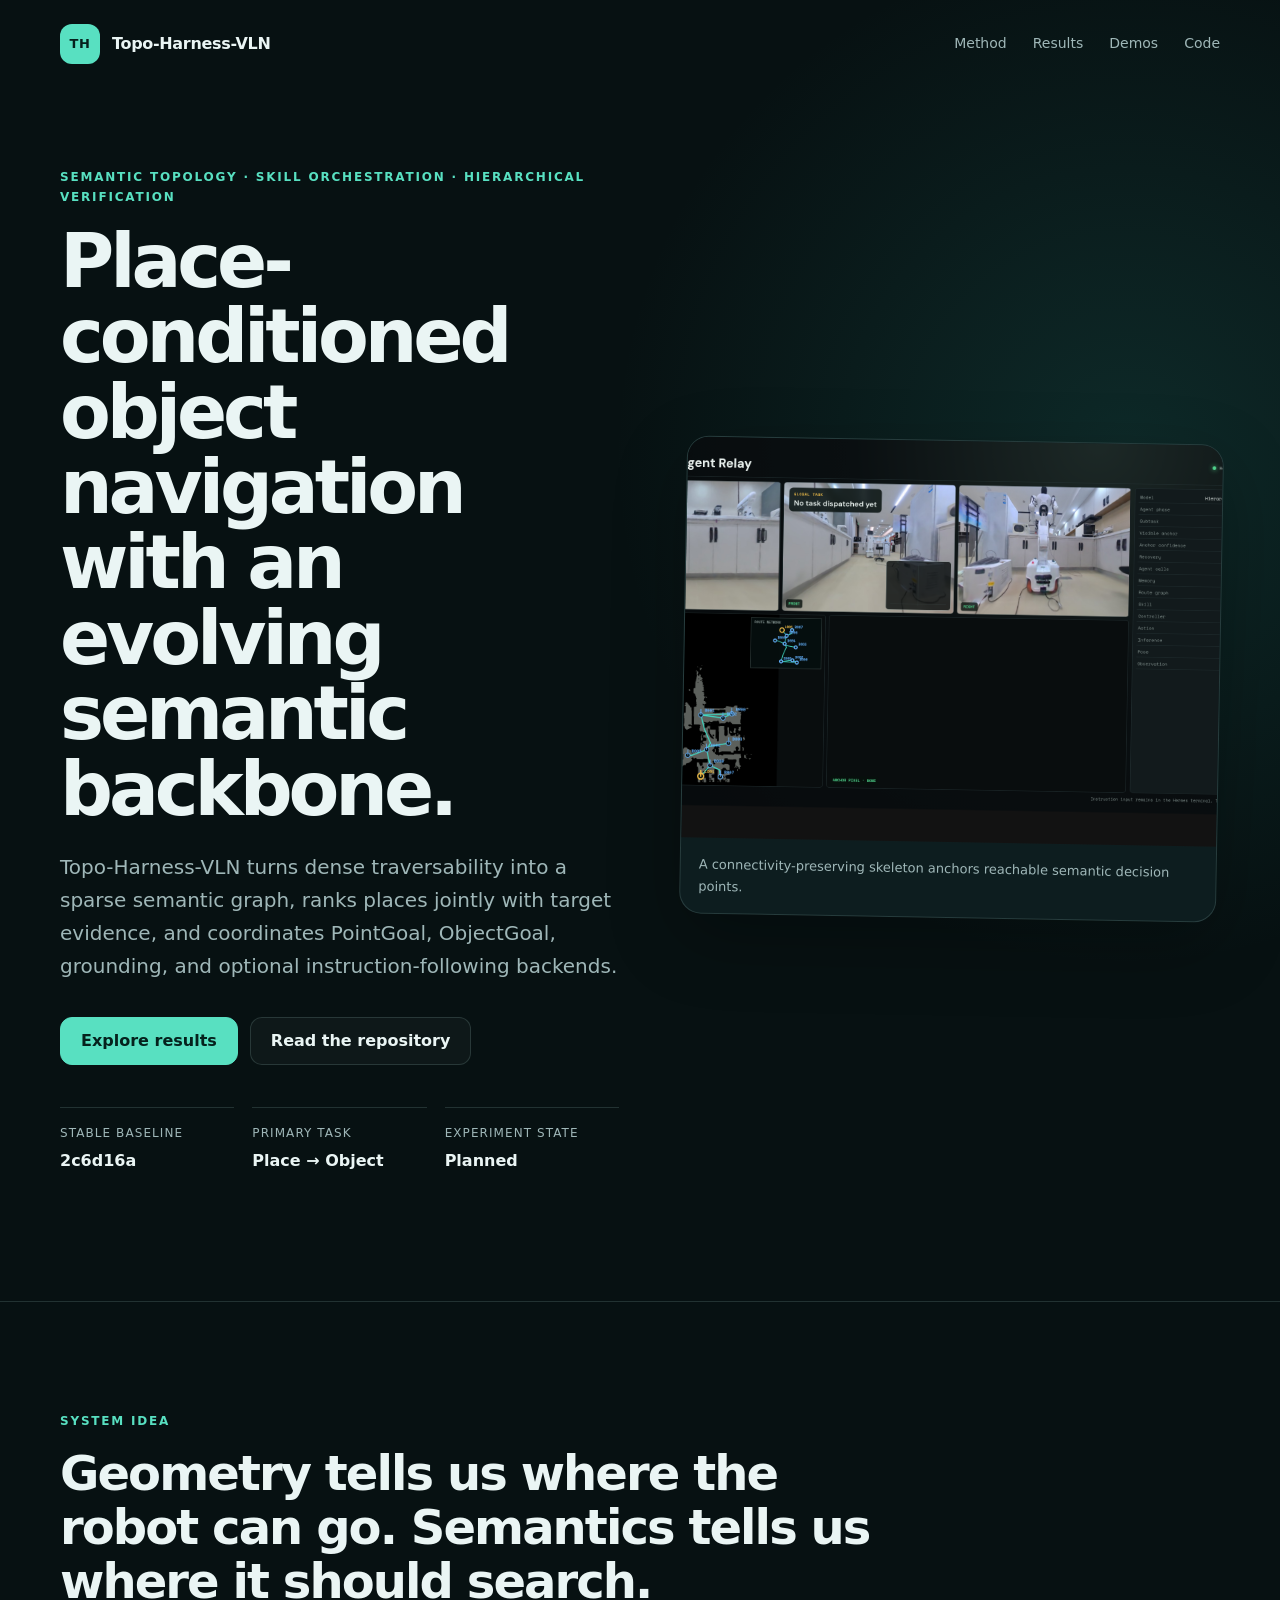
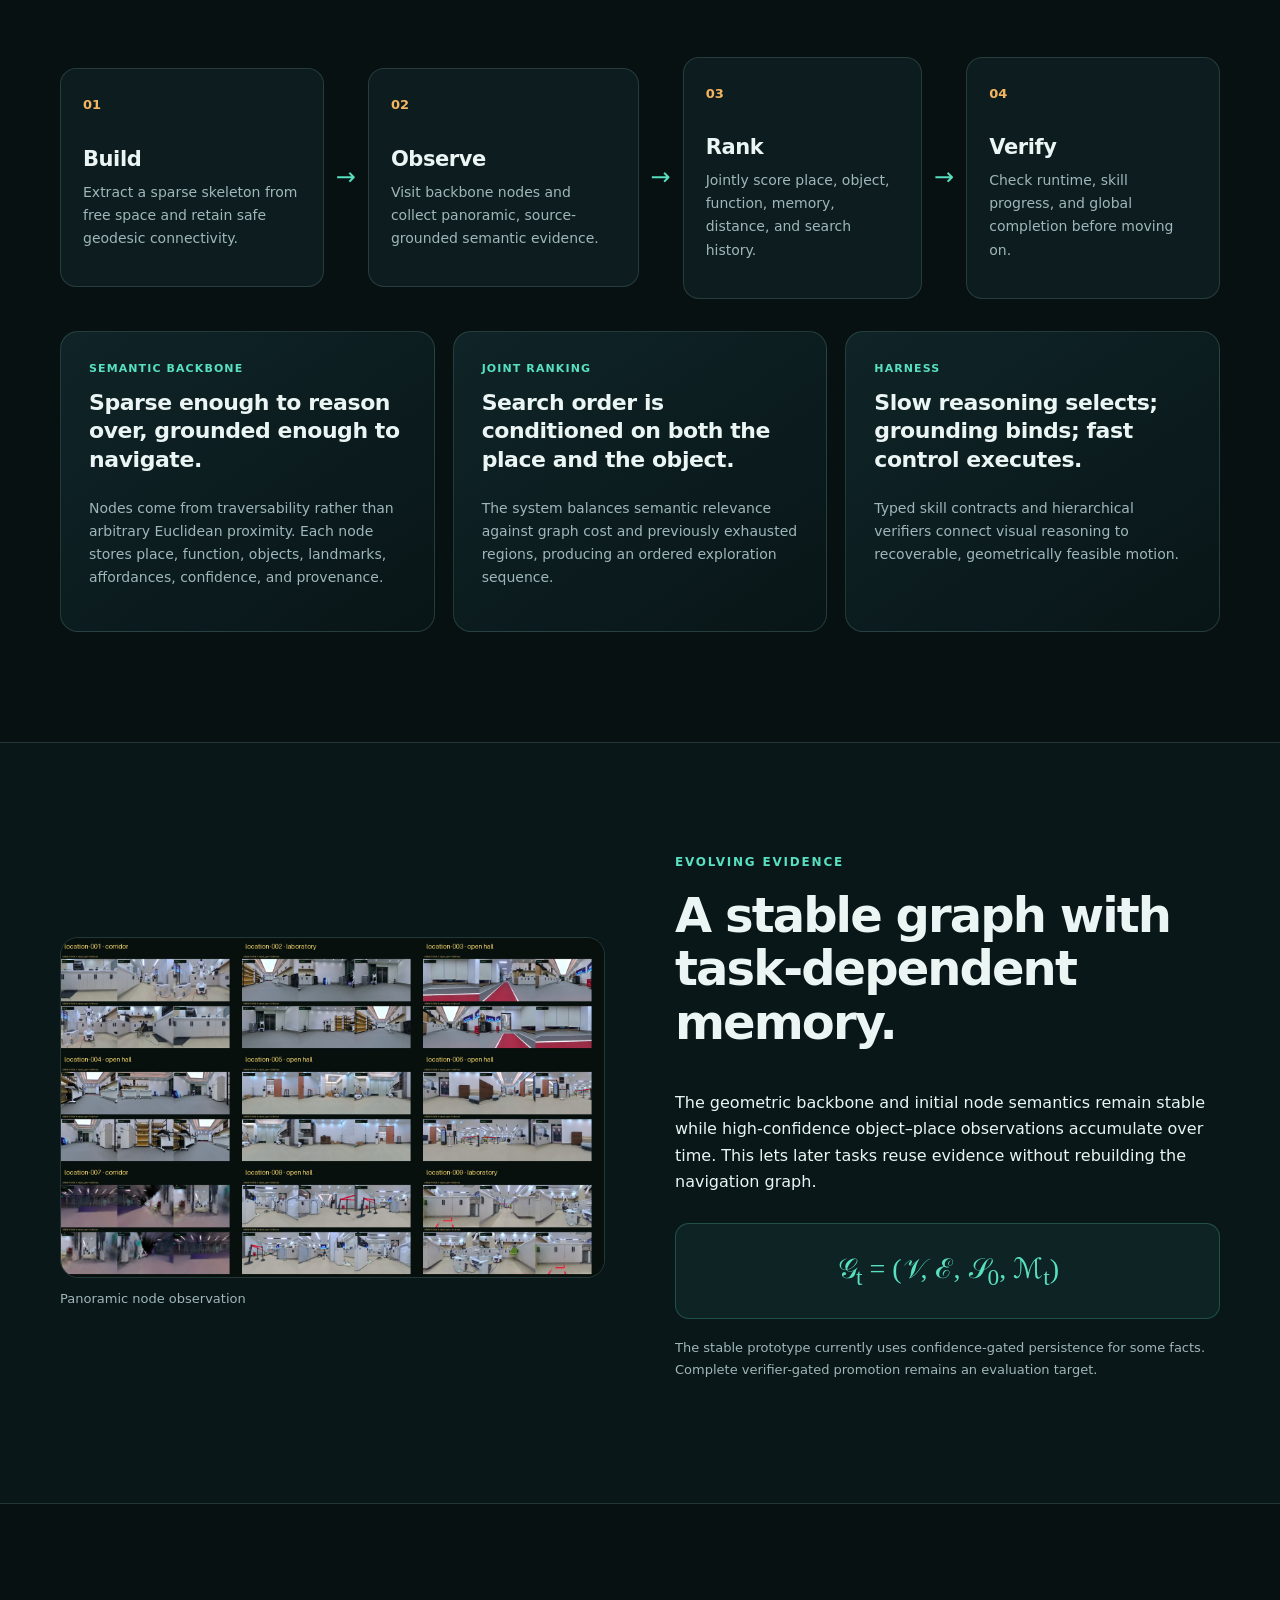
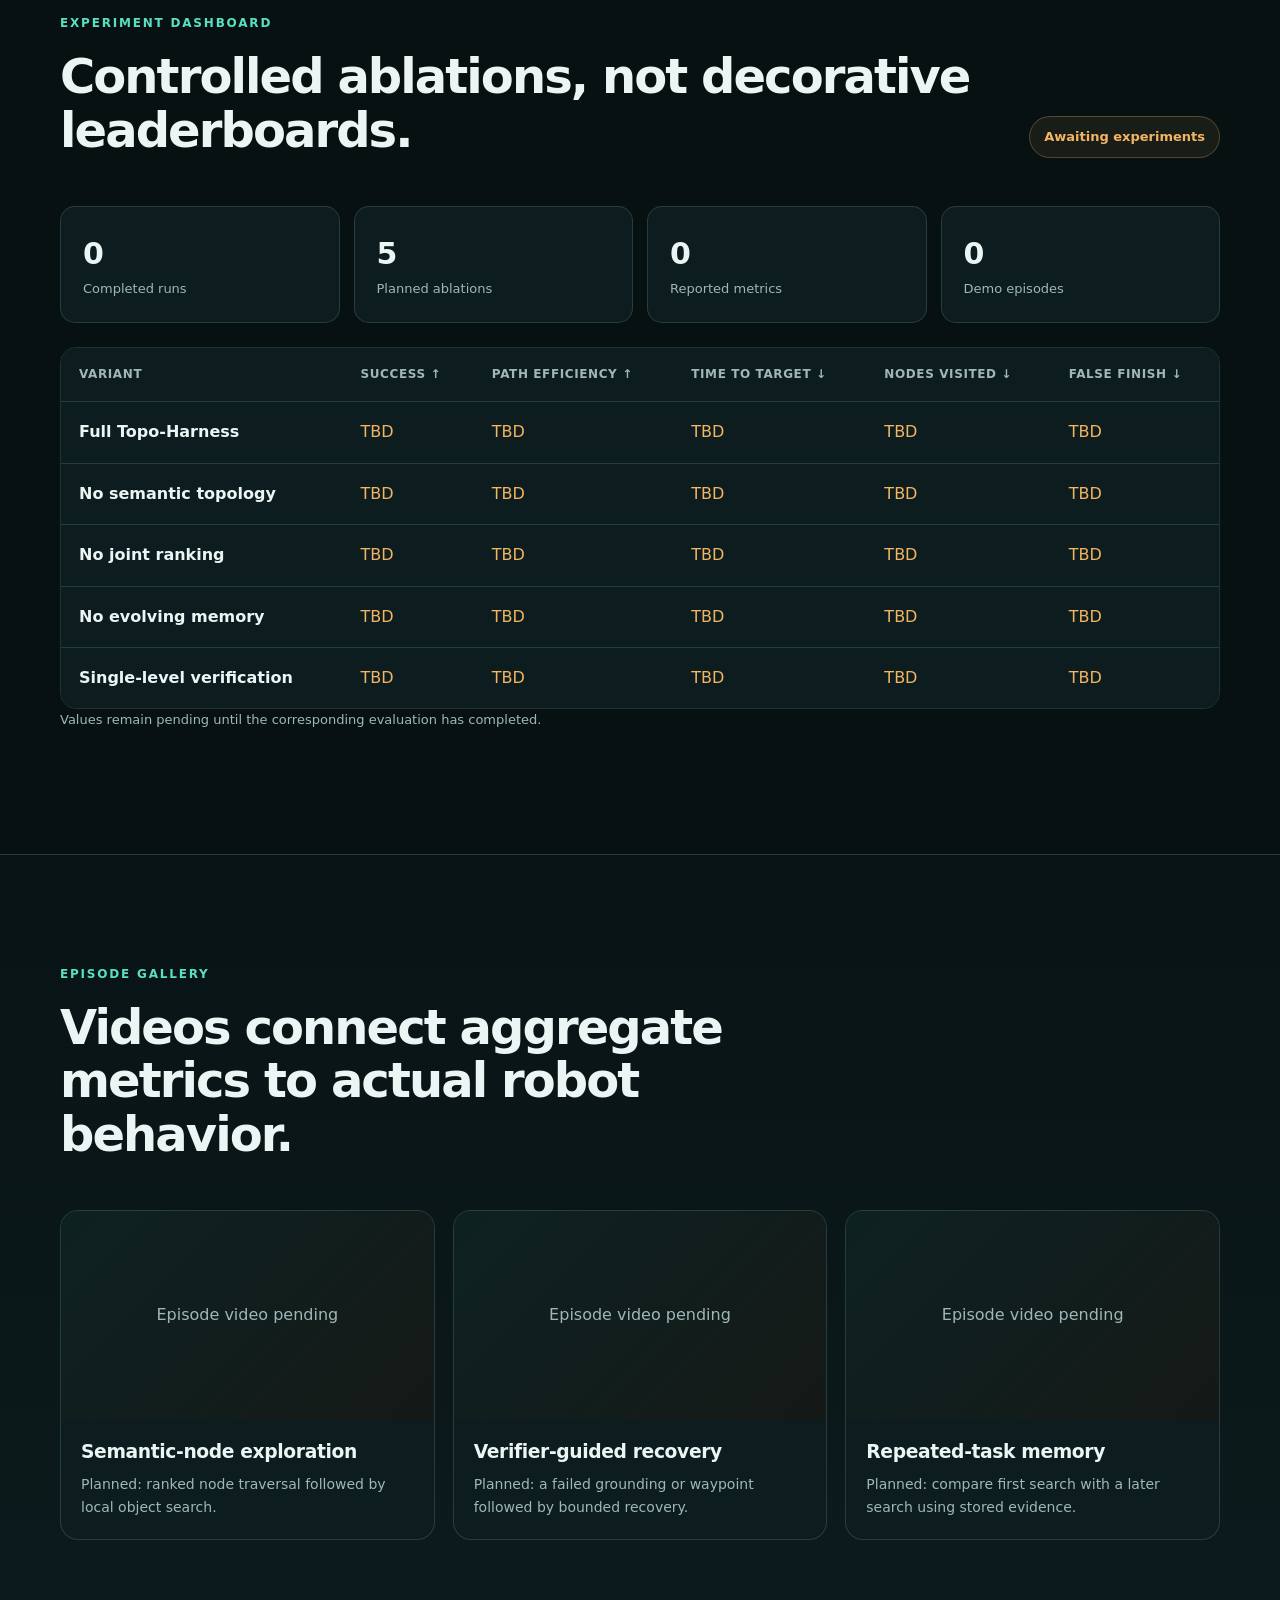
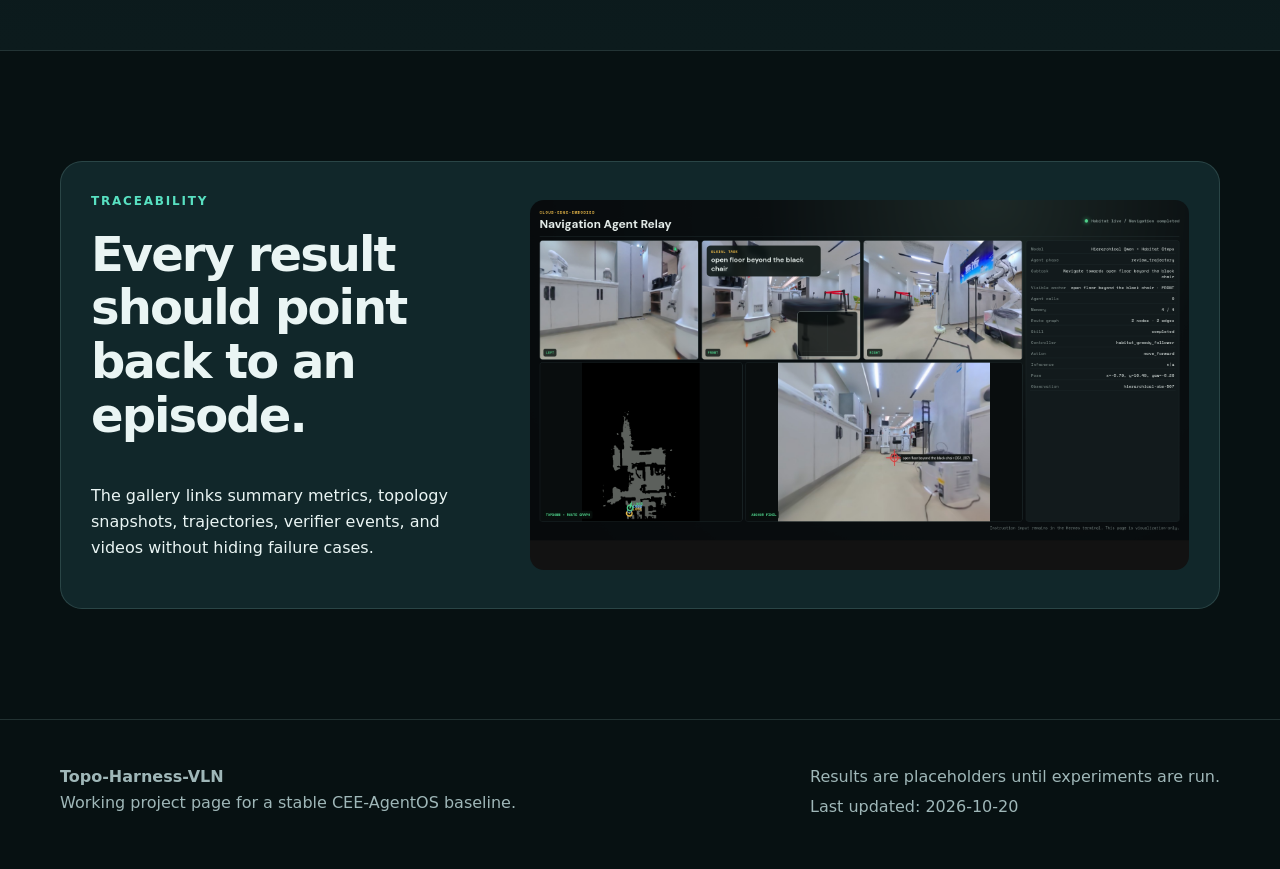
==== docs/index.html @ be9d2fb7 "Publish Topo-Harness-VLN stable snapshot and project page" ====
<!doctype html>
<html lang="en">
<head>
  <meta charset="utf-8">
  <meta name="viewport" content="width=device-width, initial-scale=1">
  <meta name="description" content="Topo-Harness-VLN project page and experiment dashboard.">
  <title>Topo-Harness-VLN</title>
  <link rel="stylesheet" href="./styles.css">
</head>
<body>
  <header class="hero">
    <nav class="nav shell" aria-label="Primary navigation">
      <a class="brand" href="#top"><span class="brand-mark">TH</span> Topo-Harness-VLN</a>
      <div class="nav-links">
        <a href="#method">Method</a>
        <a href="#results">Results</a>
        <a href="#demos">Demos</a>
        <a href="../">Code</a>
      </div>
    </nav>
    <div class="hero-grid shell" id="top">
      <div class="hero-copy">
        <p class="eyebrow">Semantic topology · skill orchestration · hierarchical verification</p>
        <h1>Place-conditioned object navigation with an evolving semantic backbone.</h1>
        <p class="lede">Topo-Harness-VLN turns dense traversability into a sparse semantic graph, ranks places jointly with target evidence, and coordinates PointGoal, ObjectGoal, grounding, and optional instruction-following backends.</p>
        <div class="actions">
          <a class="button primary" href="#results">Explore results</a>
          <a class="button secondary" href="../README.md">Read the repository</a>
        </div>
        <dl class="baseline">
          <div><dt>Stable baseline</dt><dd>2c6d16a</dd></div>
          <div><dt>Primary task</dt><dd>Place → Object</dd></div>
          <div><dt>Experiment state</dt><dd id="hero-status">Planned</dd></div>
        </dl>
      </div>
      <figure class="hero-visual">
        <img src="./assets/semantic-topology.png" alt="Extracted geometric skeleton and topology nodes over a navigation map">
        <figcaption>A connectivity-preserving skeleton anchors reachable semantic decision points.</figcaption>
      </figure>
    </div>
  </header>

  <main>
    <section class="section shell" id="method">
      <div class="section-heading">
        <p class="eyebrow">System idea</p>
        <h2>Geometry tells us where the robot can go. Semantics tells us where it should search.</h2>
      </div>
      <div class="pipeline" aria-label="Topo-Harness processing pipeline">
        <article><span>01</span><h3>Build</h3><p>Extract a sparse skeleton from free space and retain safe geodesic connectivity.</p></article>
        <div class="flow-arrow" aria-hidden="true">→</div>
        <article><span>02</span><h3>Observe</h3><p>Visit backbone nodes and collect panoramic, source-grounded semantic evidence.</p></article>
        <div class="flow-arrow" aria-hidden="true">→</div>
        <article><span>03</span><h3>Rank</h3><p>Jointly score place, object, function, memory, distance, and search history.</p></article>
        <div class="flow-arrow" aria-hidden="true">→</div>
        <article><span>04</span><h3>Verify</h3><p>Check runtime, skill progress, and global completion before moving on.</p></article>
      </div>
      <div class="feature-grid">
        <article class="feature-card">
          <p class="tag">Semantic backbone</p>
          <h3>Sparse enough to reason over, grounded enough to navigate.</h3>
          <p>Nodes come from traversability rather than arbitrary Euclidean proximity. Each node stores place, function, objects, landmarks, affordances, confidence, and provenance.</p>
        </article>
        <article class="feature-card">
          <p class="tag">Joint ranking</p>
          <h3>Search order is conditioned on both the place and the object.</h3>
          <p>The system balances semantic relevance against graph cost and previously exhausted regions, producing an ordered exploration sequence.</p>
        </article>
        <article class="feature-card">
          <p class="tag">Harness</p>
          <h3>Slow reasoning selects; grounding binds; fast control executes.</h3>
          <p>Typed skill contracts and hierarchical verifiers connect visual reasoning to recoverable, geometrically feasible motion.</p>
        </article>
      </div>
    </section>

    <section class="section evidence">
      <div class="shell evidence-grid">
        <figure>
          <img src="./assets/panoramic-node.jpg" alt="Panoramic observations collected at one semantic topology node">
          <figcaption>Panoramic node observation</figcaption>
        </figure>
        <div>
          <p class="eyebrow">Evolving evidence</p>
          <h2>A stable graph with task-dependent memory.</h2>
          <p>The geometric backbone and initial node semantics remain stable while high-confidence object–place observations accumulate over time. This lets later tasks reuse evidence without rebuilding the navigation graph.</p>
          <div class="formula" aria-label="Semantic graph representation">𝒢<sub>t</sub> = (𝒱, ℰ, 𝒮<sub>0</sub>, ℳ<sub>t</sub>)</div>
          <p class="fine-print">The stable prototype currently uses confidence-gated persistence for some facts. Complete verifier-gated promotion remains an evaluation target.</p>
        </div>
      </div>
    </section>

    <section class="section shell" id="results">
      <div class="section-heading split">
        <div><p class="eyebrow">Experiment dashboard</p><h2>Controlled ablations, not decorative leaderboards.</h2></div>
        <div class="status-pill" id="experiment-status">Awaiting experiments</div>
      </div>
      <div class="metric-grid" id="metric-grid" aria-live="polite"></div>
      <div class="table-wrap">
        <table>
          <thead><tr><th>Variant</th><th>Success ↑</th><th>Path efficiency ↑</th><th>Time to target ↓</th><th>Nodes visited ↓</th><th>False finish ↓</th></tr></thead>
          <tbody id="ablation-body"></tbody>
        </table>
      </div>
      <p class="fine-print">Values remain pending until the corresponding evaluation has completed.</p>
    </section>

    <section class="section demos" id="demos">
      <div class="shell">
        <div class="section-heading"><p class="eyebrow">Episode gallery</p><h2>Videos connect aggregate metrics to actual robot behavior.</h2></div>
        <div class="demo-grid" id="demo-grid"></div>
      </div>
    </section>

    <section class="section shell">
      <div class="route-card">
        <div>
          <p class="eyebrow">Traceability</p>
          <h2>Every result should point back to an episode.</h2>
          <p>The gallery links summary metrics, topology snapshots, trajectories, verifier events, and videos without hiding failure cases.</p>
        </div>
        <img src="./assets/route-graph.png" alt="Navigation route graph with topology nodes and a global anchor">
      </div>
    </section>
  </main>

  <footer>
    <div class="shell footer-grid">
      <div><strong>Topo-Harness-VLN</strong><p>Working project page for a stable CEE-AgentOS baseline.</p></div>
      <div><p>Results are placeholders until experiments are run.</p><p id="last-updated">Last updated: —</p></div>
    </div>
  </footer>
  <script src="./app.js"></script>
</body>
</html>
---- docs/styles.css ----
:root {
  --ink: #eaf5f4;
  --muted: #9fb7b8;
  --bg: #071112;
  --panel: #0d1d1f;
  --panel-2: #11272a;
  --line: rgba(174, 222, 216, 0.16);
  --accent: #58e0c1;
  --accent-2: #f3b562;
  --shadow: 0 24px 70px rgba(0, 0, 0, 0.28);
}
* { box-sizing: border-box; }
html { scroll-behavior: smooth; }
body {
  margin: 0;
  color: var(--ink);
  background: radial-gradient(circle at 88% 8%, rgba(38, 130, 121, 0.22), transparent 32rem), var(--bg);
  font: 16px/1.65 Inter, ui-sans-serif, system-ui, -apple-system, BlinkMacSystemFont, "Segoe UI", sans-serif;
}
a { color: inherit; }
img { display: block; max-width: 100%; }
.shell { width: min(1160px, calc(100% - 40px)); margin: 0 auto; }
.hero { min-height: 90vh; border-bottom: 1px solid var(--line); }
.nav { display: flex; align-items: center; justify-content: space-between; padding: 24px 0; }
.brand { display: inline-flex; align-items: center; gap: 12px; text-decoration: none; font-weight: 760; letter-spacing: -0.02em; }
.brand-mark { display: grid; width: 40px; aspect-ratio: 1; place-items: center; color: #06211d; background: var(--accent); border-radius: 12px; font-size: 13px; letter-spacing: 0.05em; }
.nav-links { display: flex; gap: 26px; color: var(--muted); font-size: 14px; }
.nav-links a { text-decoration: none; }
.nav-links a:hover { color: var(--ink); }
.hero-grid { display: grid; grid-template-columns: 1.02fr 0.98fr; gap: 64px; align-items: center; padding: 80px 0 110px; }
.eyebrow { margin: 0 0 16px; color: var(--accent); font-size: 12px; font-weight: 780; letter-spacing: 0.15em; text-transform: uppercase; }
h1, h2, h3, p { margin-top: 0; }
h1 { margin-bottom: 24px; font-size: clamp(44px, 6vw, 74px); line-height: 1.02; letter-spacing: -0.055em; }
h2 { font-size: clamp(30px, 4vw, 48px); line-height: 1.12; letter-spacing: -0.04em; }
h3 { line-height: 1.3; letter-spacing: -0.02em; }
.lede { max-width: 700px; color: var(--muted); font-size: 20px; }
.actions { display: flex; gap: 12px; margin: 34px 0 42px; }
.button { display: inline-flex; align-items: center; justify-content: center; min-height: 48px; padding: 0 20px; border: 1px solid var(--line); border-radius: 12px; text-decoration: none; font-weight: 720; }
.button.primary { color: #05221d; background: var(--accent); border-color: var(--accent); }
.button.secondary { background: rgba(255, 255, 255, 0.03); }
.baseline { display: grid; grid-template-columns: repeat(3, 1fr); gap: 18px; }
.baseline div { padding-top: 16px; border-top: 1px solid var(--line); }
.baseline dt { color: var(--muted); font-size: 12px; text-transform: uppercase; letter-spacing: 0.09em; }
.baseline dd { margin: 4px 0 0; font-weight: 720; }
.hero-visual { margin: 0; overflow: hidden; background: var(--panel); border: 1px solid var(--line); border-radius: 22px; box-shadow: var(--shadow); transform: rotate(1deg); }
.hero-visual img { width: 100%; aspect-ratio: 4 / 3; object-fit: cover; }
.hero-visual figcaption { padding: 16px 18px; color: var(--muted); font-size: 13px; }
.section { padding: 110px 0; }
.section-heading { max-width: 820px; margin-bottom: 48px; }
.section-heading.split { display: flex; max-width: none; align-items: end; justify-content: space-between; gap: 24px; }
.section-heading h2 { margin-bottom: 0; }
.pipeline { display: grid; grid-template-columns: repeat(7, auto); gap: 12px; align-items: center; margin-bottom: 32px; }
.pipeline article { min-height: 190px; padding: 22px; background: var(--panel); border: 1px solid var(--line); border-radius: 16px; }
.pipeline article span { color: var(--accent-2); font-size: 13px; font-weight: 800; }
.pipeline article h3 { margin: 28px 0 8px; font-size: 21px; }
.pipeline article p, .feature-card p { color: var(--muted); font-size: 14px; }
.flow-arrow { color: var(--accent); font-size: 24px; }
.feature-grid { display: grid; grid-template-columns: repeat(3, 1fr); gap: 18px; }
.feature-card { padding: 28px; background: linear-gradient(145deg, rgba(17, 39, 42, 0.9), rgba(9, 22, 24, 0.92)); border: 1px solid var(--line); border-radius: 18px; }
.feature-card .tag { color: var(--accent); font-weight: 760; text-transform: uppercase; letter-spacing: 0.1em; font-size: 11px; }
.feature-card h3 { font-size: 22px; }
.evidence { background: #0a1719; border-block: 1px solid var(--line); }
.evidence-grid { display: grid; grid-template-columns: 1fr 1fr; gap: 70px; align-items: center; }
.evidence figure { margin: 0; }
.evidence figure img { width: 100%; border-radius: 18px; border: 1px solid var(--line); }
.evidence figcaption { margin-top: 10px; color: var(--muted); font-size: 13px; }
.formula { margin: 28px 0 18px; padding: 22px; color: var(--accent); background: rgba(88, 224, 193, 0.06); border: 1px solid rgba(88, 224, 193, 0.24); border-radius: 14px; font-family: Georgia, "Times New Roman", serif; font-size: 28px; text-align: center; }
.fine-print { color: var(--muted); font-size: 13px; }
.status-pill { flex: 0 0 auto; padding: 9px 14px; color: var(--accent-2); background: rgba(243, 181, 98, 0.08); border: 1px solid rgba(243, 181, 98, 0.28); border-radius: 999px; font-size: 13px; font-weight: 760; }
.metric-grid { display: grid; grid-template-columns: repeat(4, 1fr); gap: 14px; margin-bottom: 24px; }
.metric { padding: 22px; background: var(--panel); border: 1px solid var(--line); border-radius: 15px; }
.metric .value { font-size: 30px; font-weight: 820; }
.metric .label { color: var(--muted); font-size: 13px; }
.table-wrap { overflow-x: auto; border: 1px solid var(--line); border-radius: 16px; }
table { width: 100%; border-collapse: collapse; background: var(--panel); }
th, td { padding: 17px 18px; text-align: left; border-bottom: 1px solid var(--line); white-space: nowrap; }
th { color: var(--muted); font-size: 12px; letter-spacing: 0.05em; text-transform: uppercase; }
tbody tr:last-child td { border-bottom: 0; }
td:first-child { font-weight: 700; }
.pending { color: var(--accent-2); }
.demos { background: linear-gradient(180deg, #081315, #0c1b1d); border-block: 1px solid var(--line); }
.demo-grid { display: grid; grid-template-columns: repeat(3, 1fr); gap: 18px; }
.demo-card { overflow: hidden; background: var(--panel); border: 1px solid var(--line); border-radius: 18px; }
.demo-card video { width: 100%; aspect-ratio: 16 / 9; background: #050a0b; object-fit: cover; }
.video-placeholder { display: grid; aspect-ratio: 16 / 9; place-items: center; background: linear-gradient(135deg, rgba(88, 224, 193, 0.08), rgba(243, 181, 98, 0.05)), #081113; color: var(--muted); }
.demo-copy { padding: 20px; }
.demo-copy h3 { margin-bottom: 8px; }
.demo-copy p { margin-bottom: 0; color: var(--muted); font-size: 14px; }
.route-card { display: grid; grid-template-columns: 0.75fr 1.25fr; gap: 44px; align-items: center; padding: 30px; background: var(--panel-2); border: 1px solid var(--line); border-radius: 22px; }
.route-card img { width: 100%; max-height: 450px; object-fit: cover; border-radius: 14px; }
footer { padding: 44px 0; color: var(--muted); border-top: 1px solid var(--line); }
.footer-grid { display: flex; justify-content: space-between; gap: 40px; }
.footer-grid p { margin-bottom: 4px; }
@media (max-width: 900px) {
  .hero-grid, .evidence-grid, .route-card { grid-template-columns: 1fr; }
  .pipeline { grid-template-columns: 1fr; }
  .flow-arrow { transform: rotate(90deg); justify-self: center; }
  .feature-grid, .demo-grid { grid-template-columns: 1fr; }
  .metric-grid { grid-template-columns: repeat(2, 1fr); }
  .hero-grid { padding-top: 45px; }
  .hero-visual { transform: none; }
}
@media (max-width: 620px) {
  .shell { width: min(100% - 24px, 1160px); }
  .nav-links { display: none; }
  .section { padding: 76px 0; }
  .baseline, .metric-grid { grid-template-columns: 1fr; }
  .actions, .section-heading.split, .footer-grid { align-items: stretch; flex-direction: column; }
  h1 { font-size: 42px; }
}
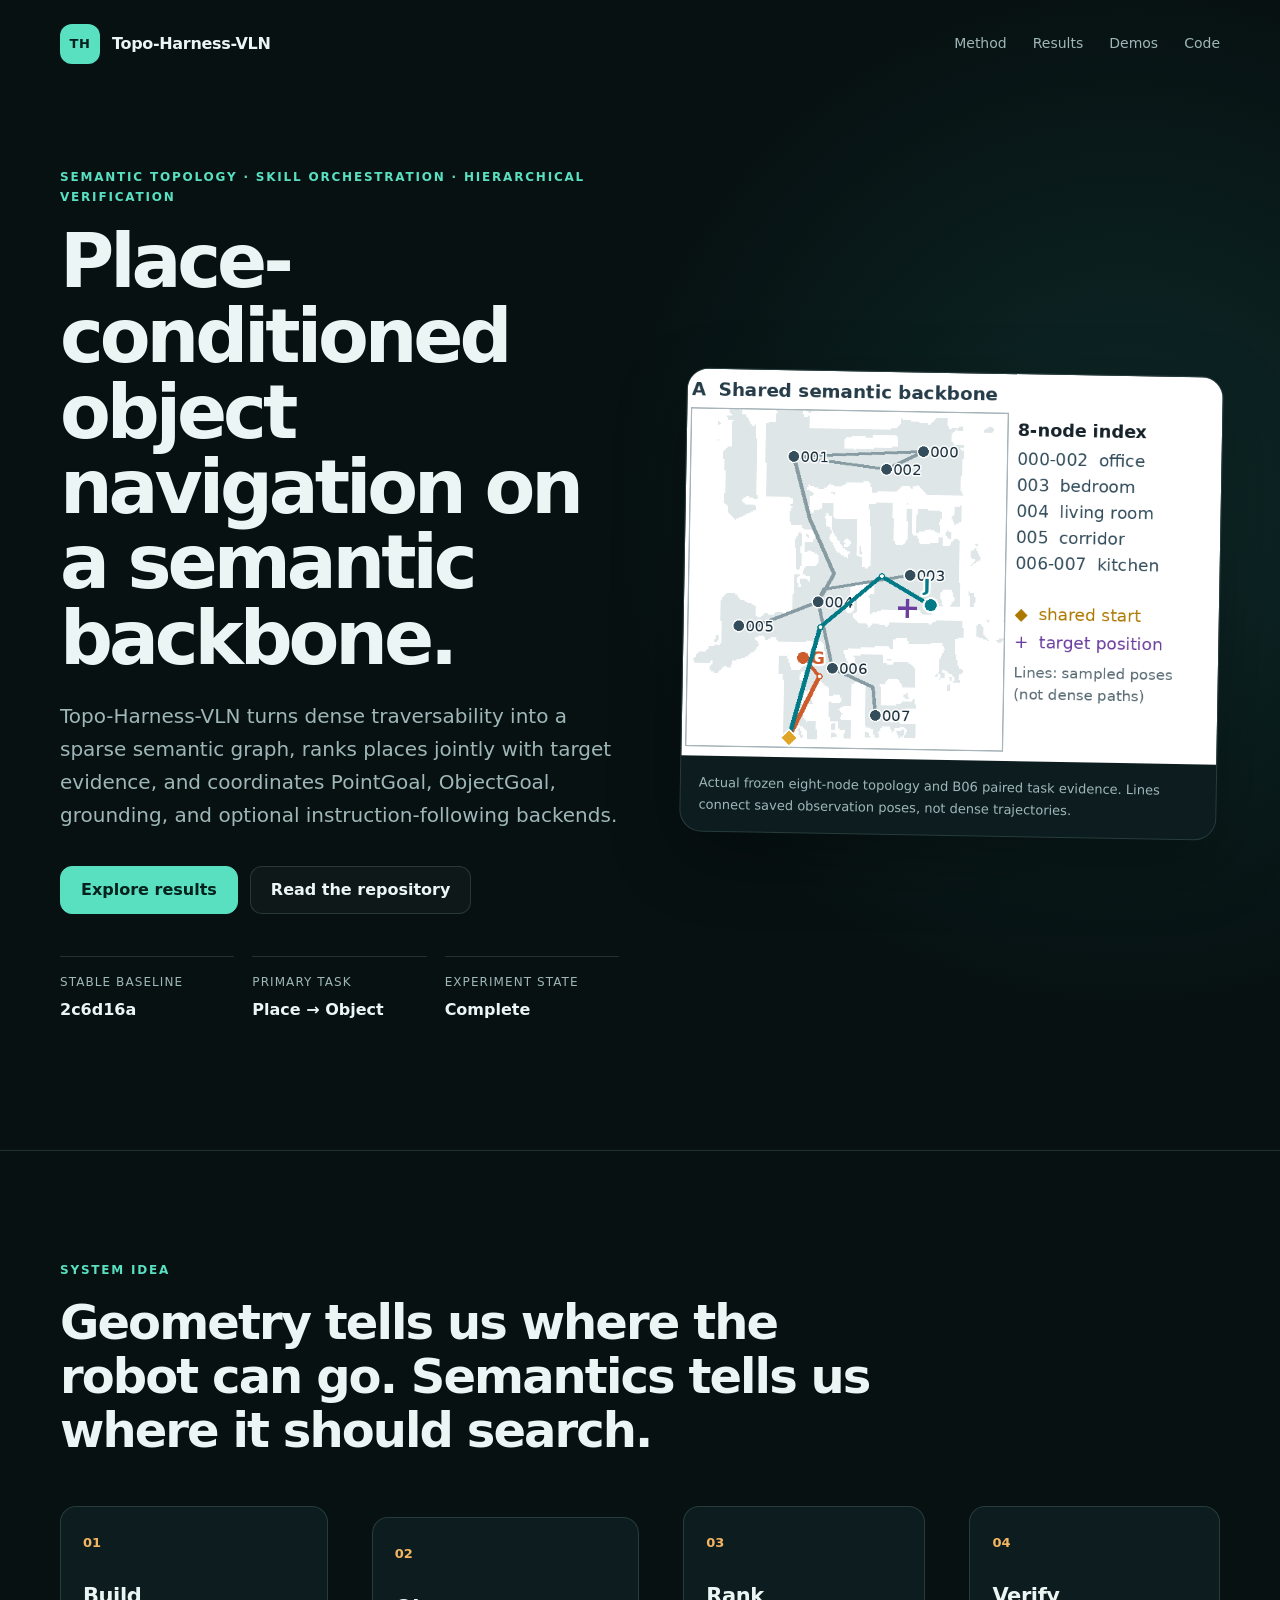
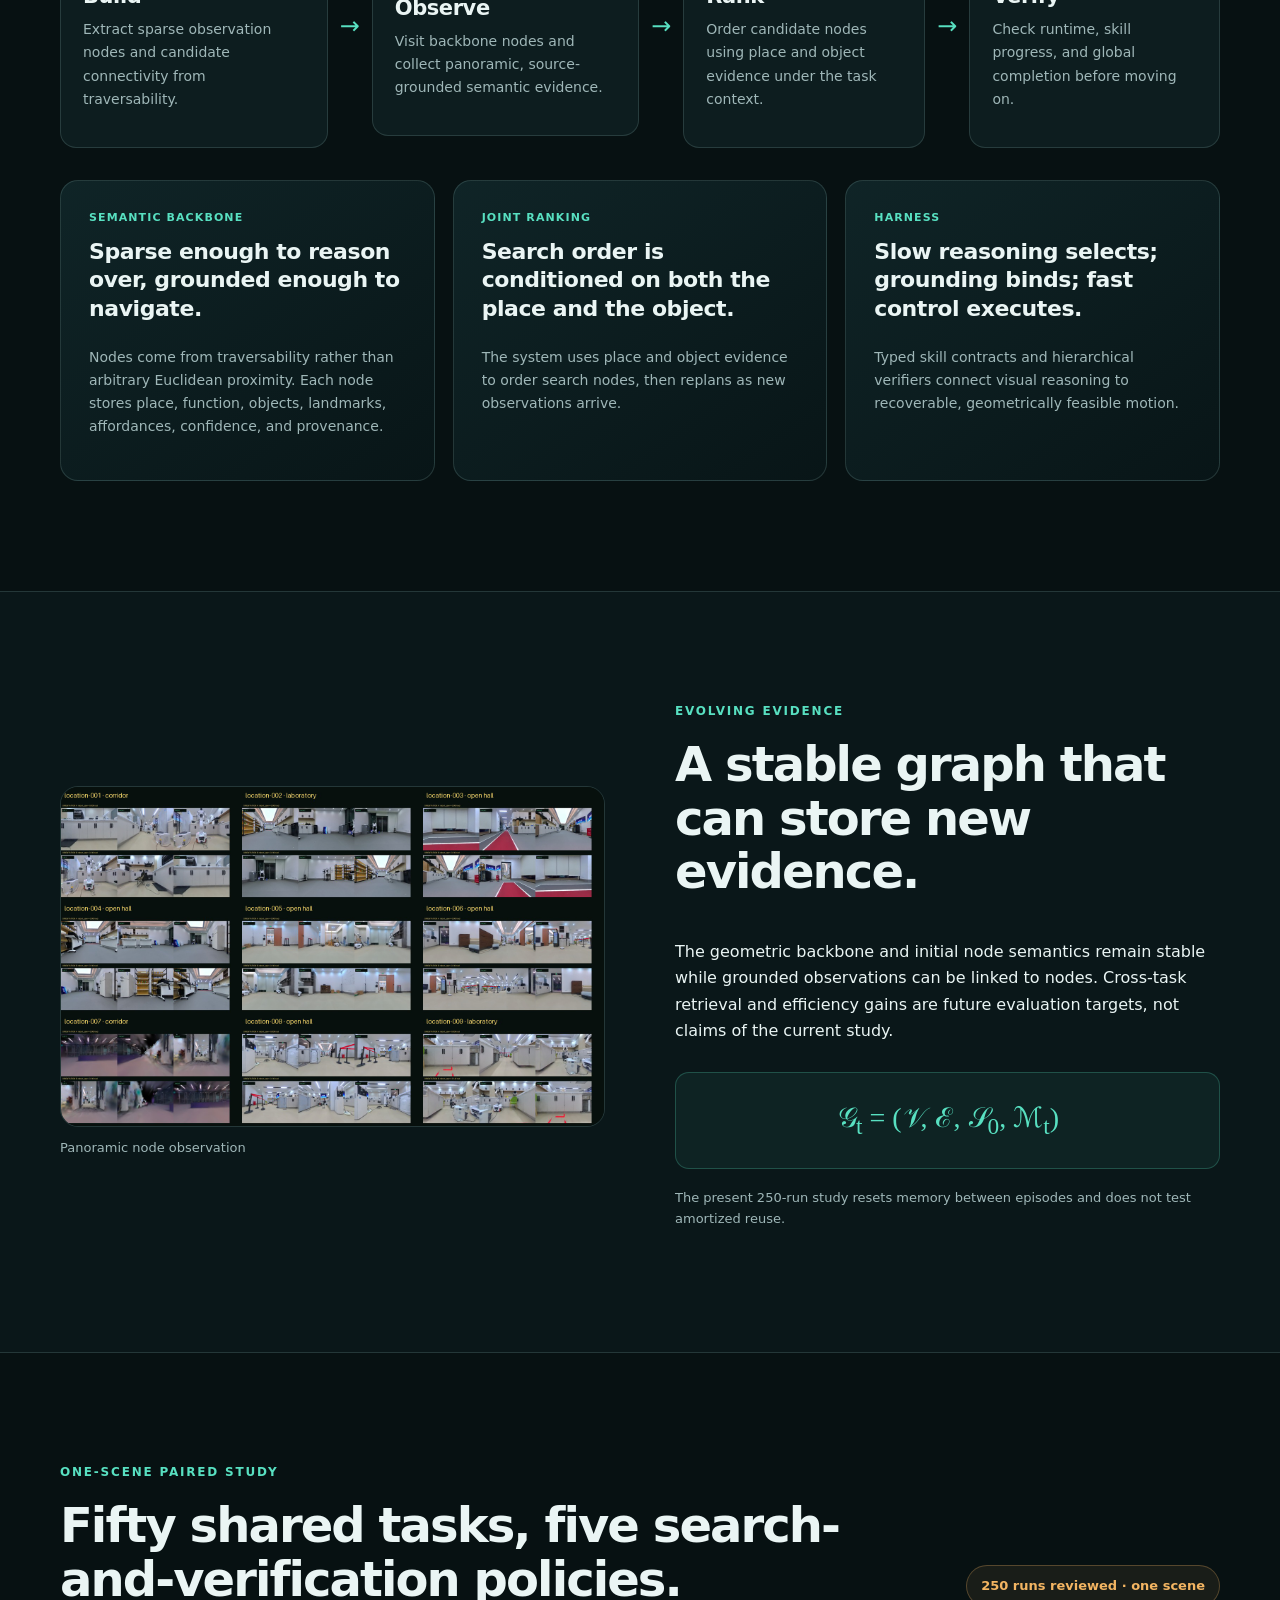
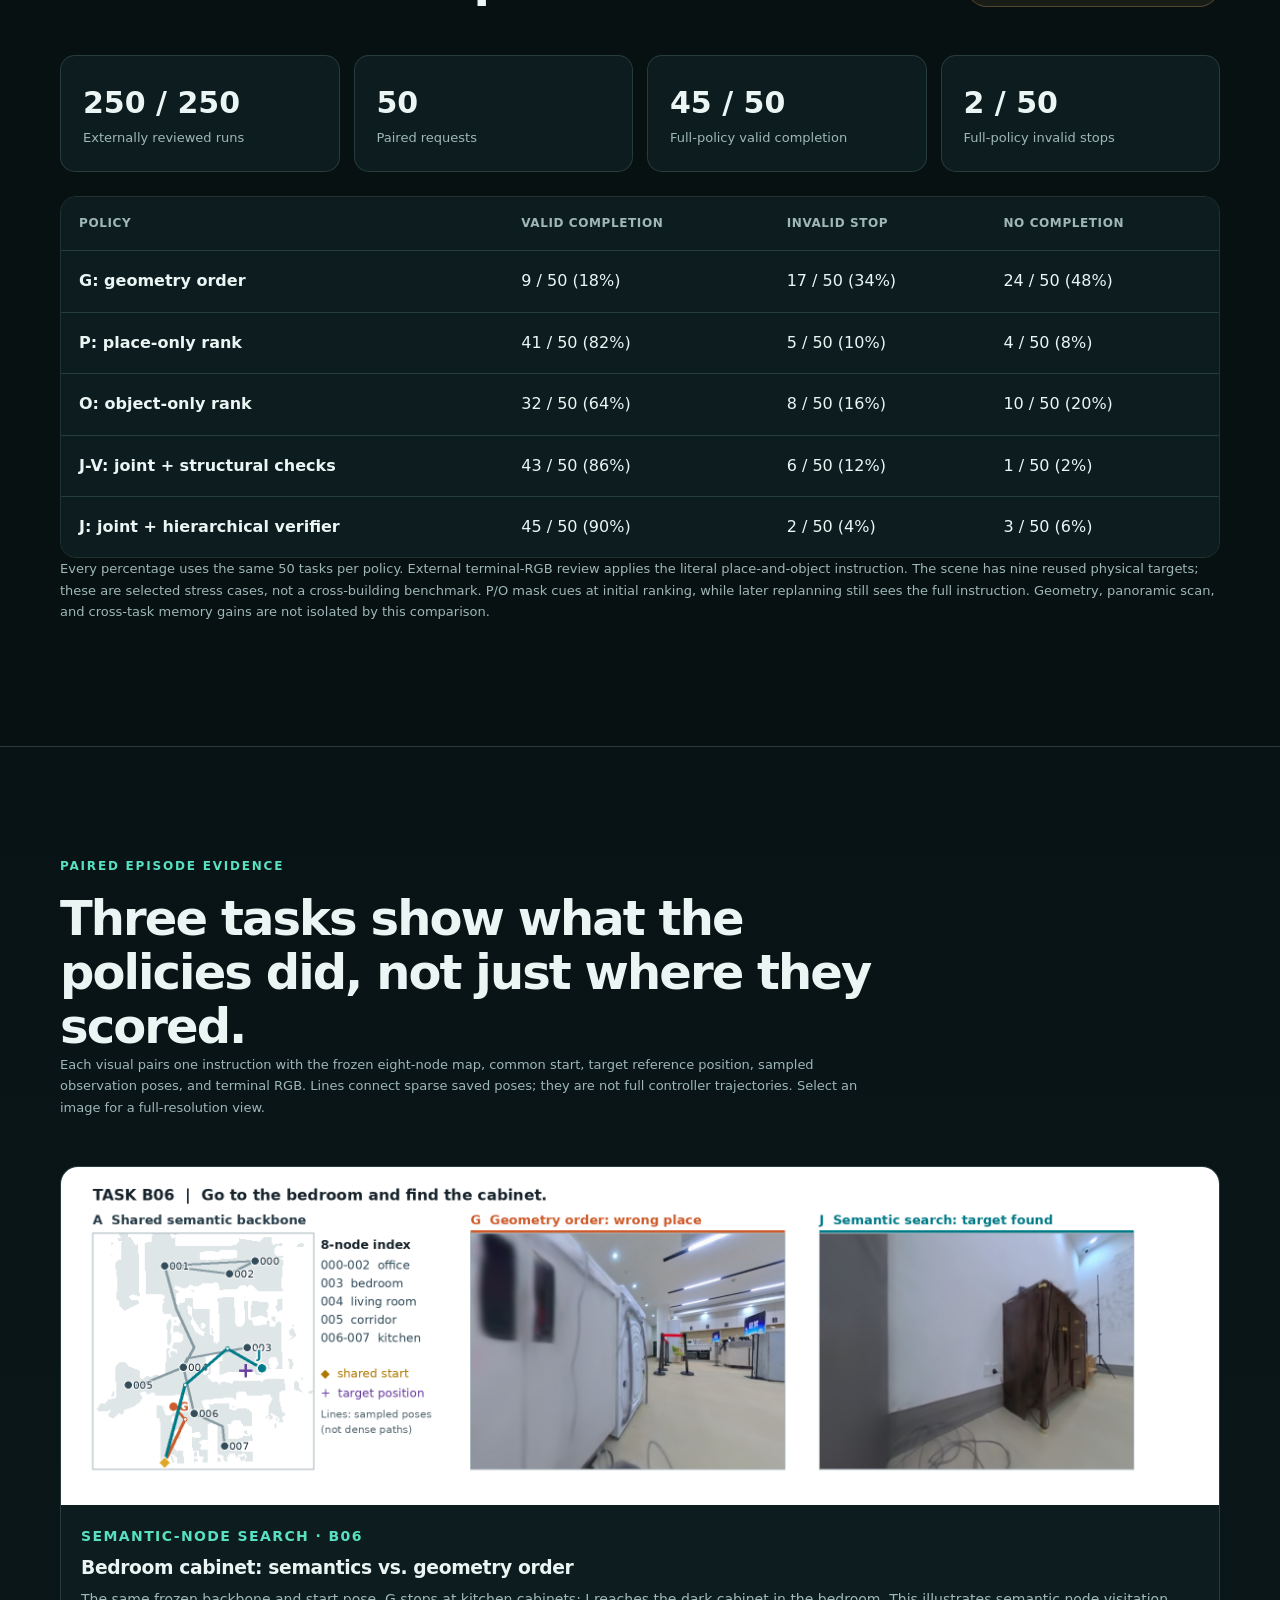
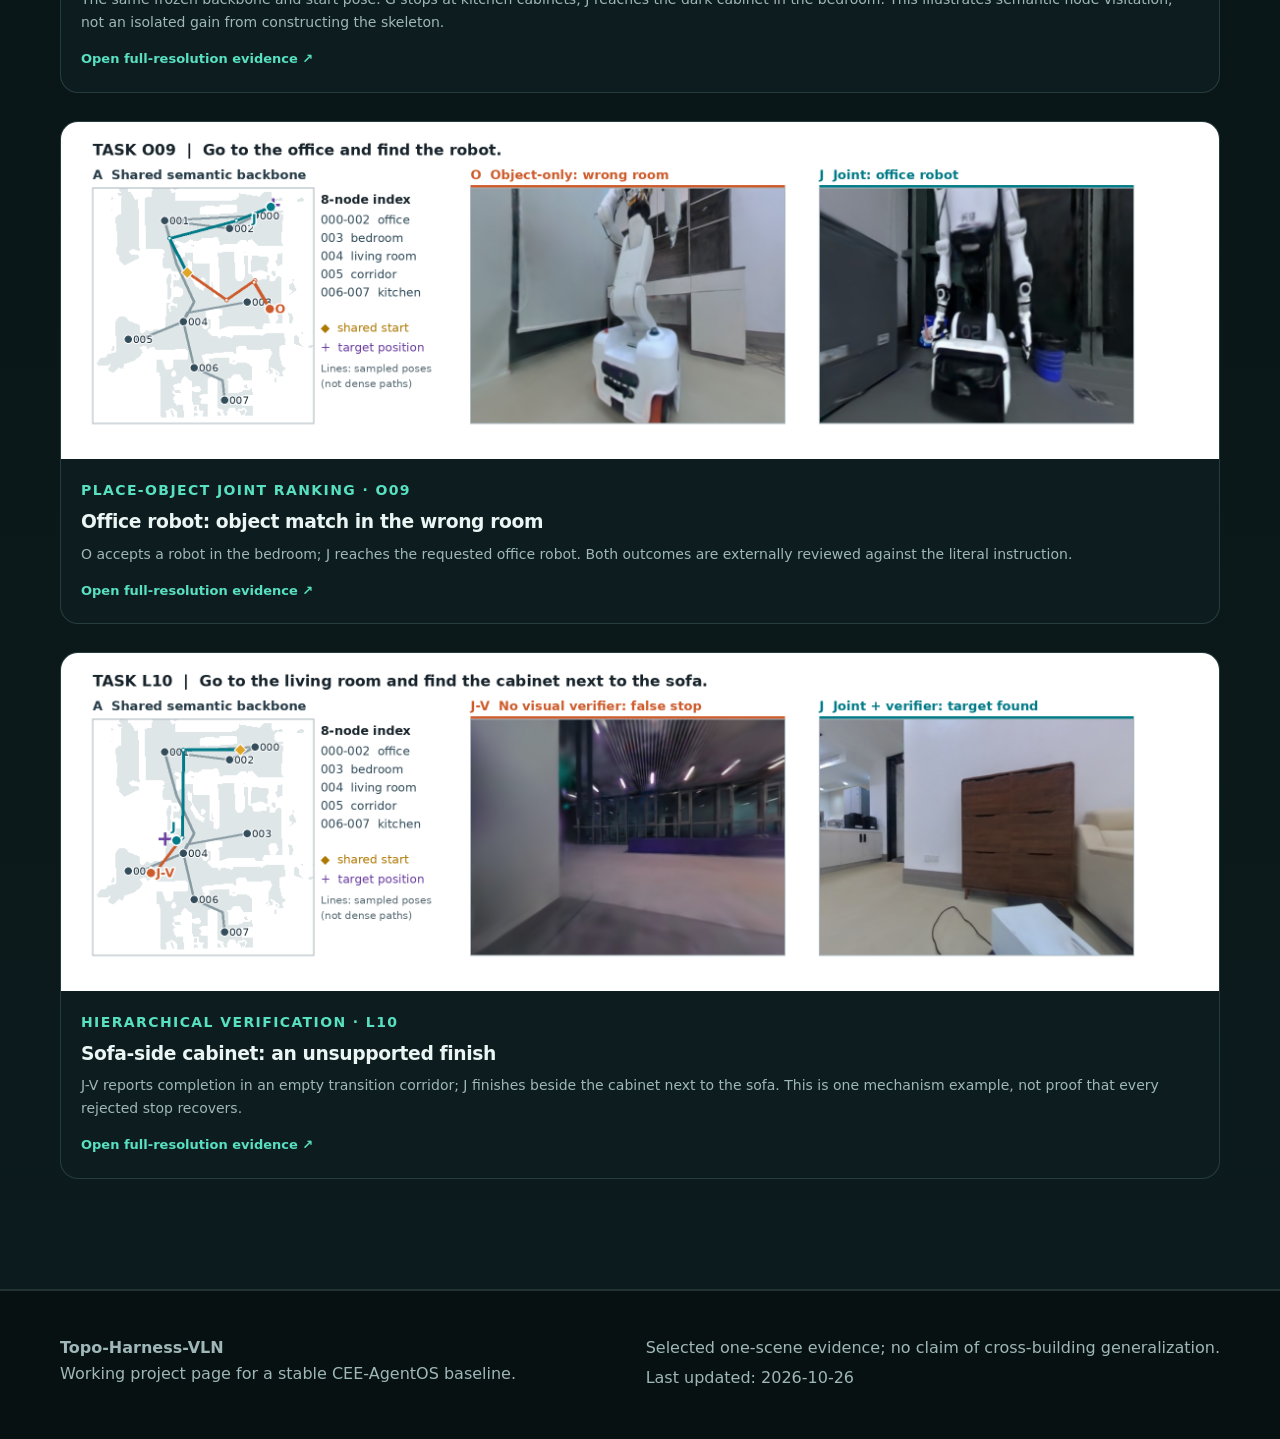
==== commit 0ae13300: "Publish reviewed ablation results and paired task visuals" ====
--- a/docs/index.html
+++ b/docs/index.html
@@ -15,17 +15,17 @@
         <a href="#method">Method</a>
         <a href="#results">Results</a>
         <a href="#demos">Demos</a>
-        <a href="../">Code</a>
+        <a href="https://github.com/JIANGHAOGE/topo-harness-vln">Code</a>
       </div>
     </nav>
     <div class="hero-grid shell" id="top">
       <div class="hero-copy">
         <p class="eyebrow">Semantic topology · skill orchestration · hierarchical verification</p>
-        <h1>Place-conditioned object navigation with an evolving semantic backbone.</h1>
+        <h1>Place-conditioned object navigation on a semantic backbone.</h1>
         <p class="lede">Topo-Harness-VLN turns dense traversability into a sparse semantic graph, ranks places jointly with target evidence, and coordinates PointGoal, ObjectGoal, grounding, and optional instruction-following backends.</p>
         <div class="actions">
           <a class="button primary" href="#results">Explore results</a>
-          <a class="button secondary" href="../README.md">Read the repository</a>
+          <a class="button secondary" href="https://github.com/JIANGHAOGE/topo-harness-vln">Read the repository</a>
         </div>
         <dl class="baseline">
           <div><dt>Stable baseline</dt><dd>2c6d16a</dd></div>
@@ -34,8 +34,8 @@
         </dl>
       </div>
       <figure class="hero-visual">
-        <img src="./assets/semantic-topology.png" alt="Extracted geometric skeleton and topology nodes over a navigation map">
-        <figcaption>A connectivity-preserving skeleton anchors reachable semantic decision points.</figcaption>
+        <img src="./assets/frozen-eight-node-backbone.png" alt="Frozen eight-node semantic backbone with the B06 paired task start, target, and terminal observation poses">
+        <figcaption>Actual frozen eight-node topology and B06 paired task evidence. Lines connect saved observation poses, not dense trajectories.</figcaption>
       </figure>
     </div>
   </header>
@@ -47,11 +47,11 @@
         <h2>Geometry tells us where the robot can go. Semantics tells us where it should search.</h2>
       </div>
       <div class="pipeline" aria-label="Topo-Harness processing pipeline">
-        <article><span>01</span><h3>Build</h3><p>Extract a sparse skeleton from free space and retain safe geodesic connectivity.</p></article>
+        <article><span>01</span><h3>Build</h3><p>Extract sparse observation nodes and candidate connectivity from traversability.</p></article>
         <div class="flow-arrow" aria-hidden="true">→</div>
         <article><span>02</span><h3>Observe</h3><p>Visit backbone nodes and collect panoramic, source-grounded semantic evidence.</p></article>
         <div class="flow-arrow" aria-hidden="true">→</div>
-        <article><span>03</span><h3>Rank</h3><p>Jointly score place, object, function, memory, distance, and search history.</p></article>
+        <article><span>03</span><h3>Rank</h3><p>Order candidate nodes using place and object evidence under the task context.</p></article>
         <div class="flow-arrow" aria-hidden="true">→</div>
         <article><span>04</span><h3>Verify</h3><p>Check runtime, skill progress, and global completion before moving on.</p></article>
       </div>
@@ -64,7 +64,7 @@
         <article class="feature-card">
           <p class="tag">Joint ranking</p>
           <h3>Search order is conditioned on both the place and the object.</h3>
-          <p>The system balances semantic relevance against graph cost and previously exhausted regions, producing an ordered exploration sequence.</p>
+          <p>The system uses place and object evidence to order search nodes, then replans as new observations arrive.</p>
         </article>
         <article class="feature-card">
           <p class="tag">Harness</p>
@@ -82,52 +82,42 @@
         </figure>
         <div>
           <p class="eyebrow">Evolving evidence</p>
-          <h2>A stable graph with task-dependent memory.</h2>
-          <p>The geometric backbone and initial node semantics remain stable while high-confidence object–place observations accumulate over time. This lets later tasks reuse evidence without rebuilding the navigation graph.</p>
+          <h2>A stable graph that can store new evidence.</h2>
+          <p>The geometric backbone and initial node semantics remain stable while grounded observations can be linked to nodes. Cross-task retrieval and efficiency gains are future evaluation targets, not claims of the current study.</p>
           <div class="formula" aria-label="Semantic graph representation">𝒢<sub>t</sub> = (𝒱, ℰ, 𝒮<sub>0</sub>, ℳ<sub>t</sub>)</div>
-          <p class="fine-print">The stable prototype currently uses confidence-gated persistence for some facts. Complete verifier-gated promotion remains an evaluation target.</p>
+          <p class="fine-print">The present 250-run study resets memory between episodes and does not test amortized reuse.</p>
         </div>
       </div>
     </section>
 
     <section class="section shell" id="results">
       <div class="section-heading split">
-        <div><p class="eyebrow">Experiment dashboard</p><h2>Controlled ablations, not decorative leaderboards.</h2></div>
+        <div><p class="eyebrow">One-scene paired study</p><h2>Fifty shared tasks, five search-and-verification policies.</h2></div>
         <div class="status-pill" id="experiment-status">Awaiting experiments</div>
       </div>
       <div class="metric-grid" id="metric-grid" aria-live="polite"></div>
       <div class="table-wrap">
         <table>
-          <thead><tr><th>Variant</th><th>Success ↑</th><th>Path efficiency ↑</th><th>Time to target ↓</th><th>Nodes visited ↓</th><th>False finish ↓</th></tr></thead>
+          <thead><tr><th>Policy</th><th>Valid completion</th><th>Invalid stop</th><th>No completion</th></tr></thead>
           <tbody id="ablation-body"></tbody>
         </table>
       </div>
-      <p class="fine-print">Values remain pending until the corresponding evaluation has completed.</p>
+      <p class="fine-print">Every percentage uses the same 50 tasks per policy. External terminal-RGB review applies the literal place-and-object instruction. The scene has nine reused physical targets; these are selected stress cases, not a cross-building benchmark. P/O mask cues at initial ranking, while later replanning still sees the full instruction. Geometry, panoramic scan, and cross-task memory gains are not isolated by this comparison.</p>
     </section>
 
     <section class="section demos" id="demos">
       <div class="shell">
-        <div class="section-heading"><p class="eyebrow">Episode gallery</p><h2>Videos connect aggregate metrics to actual robot behavior.</h2></div>
+        <div class="section-heading"><p class="eyebrow">Paired episode evidence</p><h2>Three tasks show what the policies did, not just where they scored.</h2><p class="fine-print">Each visual pairs one instruction with the frozen eight-node map, common start, target reference position, sampled observation poses, and terminal RGB. Lines connect sparse saved poses; they are not full controller trajectories. Select an image for a full-resolution view.</p></div>
         <div class="demo-grid" id="demo-grid"></div>
       </div>
     </section>
 
-    <section class="section shell">
-      <div class="route-card">
-        <div>
-          <p class="eyebrow">Traceability</p>
-          <h2>Every result should point back to an episode.</h2>
-          <p>The gallery links summary metrics, topology snapshots, trajectories, verifier events, and videos without hiding failure cases.</p>
-        </div>
-        <img src="./assets/route-graph.png" alt="Navigation route graph with topology nodes and a global anchor">
-      </div>
-    </section>
   </main>
 
   <footer>
     <div class="shell footer-grid">
       <div><strong>Topo-Harness-VLN</strong><p>Working project page for a stable CEE-AgentOS baseline.</p></div>
-      <div><p>Results are placeholders until experiments are run.</p><p id="last-updated">Last updated: —</p></div>
+      <div><p>Selected one-scene evidence; no claim of cross-building generalization.</p><p id="last-updated">Last updated: —</p></div>
     </div>
   </footer>
   <script src="./app.js"></script>
--- a/docs/styles.css
+++ b/docs/styles.css
@@ -43,7 +43,7 @@
 .baseline dt { color: var(--muted); font-size: 12px; text-transform: uppercase; letter-spacing: 0.09em; }
 .baseline dd { margin: 4px 0 0; font-weight: 720; }
 .hero-visual { margin: 0; overflow: hidden; background: var(--panel); border: 1px solid var(--line); border-radius: 22px; box-shadow: var(--shadow); transform: rotate(1deg); }
-.hero-visual img { width: 100%; aspect-ratio: 4 / 3; object-fit: cover; }
+.hero-visual img { width: 100%; height: auto; background: #fff; }
 .hero-visual figcaption { padding: 16px 18px; color: var(--muted); font-size: 13px; }
 .section { padding: 110px 0; }
 .section-heading { max-width: 820px; margin-bottom: 48px; }
@@ -79,23 +79,27 @@
 td:first-child { font-weight: 700; }
 .pending { color: var(--accent-2); }
 .demos { background: linear-gradient(180deg, #081315, #0c1b1d); border-block: 1px solid var(--line); }
-.demo-grid { display: grid; grid-template-columns: repeat(3, 1fr); gap: 18px; }
+.demo-grid { display: grid; grid-template-columns: 1fr; gap: 28px; }
 .demo-card { overflow: hidden; background: var(--panel); border: 1px solid var(--line); border-radius: 18px; }
+.demo-image-link { display: block; padding: 14px; background: #fff; }
+.demo-image-link img { width: 100%; height: auto; }
 .demo-card video { width: 100%; aspect-ratio: 16 / 9; background: #050a0b; object-fit: cover; }
 .video-placeholder { display: grid; aspect-ratio: 16 / 9; place-items: center; background: linear-gradient(135deg, rgba(88, 224, 193, 0.08), rgba(243, 181, 98, 0.05)), #081113; color: var(--muted); }
 .demo-copy { padding: 20px; }
+.demo-theme { margin-bottom: 8px; color: var(--accent); font-size: 12px; font-weight: 800; letter-spacing: 0.1em; text-transform: uppercase; }
 .demo-copy h3 { margin-bottom: 8px; }
 .demo-copy p { margin-bottom: 0; color: var(--muted); font-size: 14px; }
-.route-card { display: grid; grid-template-columns: 0.75fr 1.25fr; gap: 44px; align-items: center; padding: 30px; background: var(--panel-2); border: 1px solid var(--line); border-radius: 22px; }
-.route-card img { width: 100%; max-height: 450px; object-fit: cover; border-radius: 14px; }
+.demo-copy .demo-theme { margin-bottom: 8px; color: var(--accent); }
+.demo-open { display: inline-block; margin-top: 14px; color: var(--accent); font-size: 13px; font-weight: 720; text-decoration: none; }
+.demo-open:hover { text-decoration: underline; }
 footer { padding: 44px 0; color: var(--muted); border-top: 1px solid var(--line); }
 .footer-grid { display: flex; justify-content: space-between; gap: 40px; }
 .footer-grid p { margin-bottom: 4px; }
 @media (max-width: 900px) {
-  .hero-grid, .evidence-grid, .route-card { grid-template-columns: 1fr; }
+  .hero-grid, .evidence-grid { grid-template-columns: 1fr; }
   .pipeline { grid-template-columns: 1fr; }
   .flow-arrow { transform: rotate(90deg); justify-self: center; }
-  .feature-grid, .demo-grid { grid-template-columns: 1fr; }
+  .feature-grid { grid-template-columns: 1fr; }
   .metric-grid { grid-template-columns: repeat(2, 1fr); }
   .hero-grid { padding-top: 45px; }
   .hero-visual { transform: none; }
@@ -106,5 +110,7 @@
   .section { padding: 76px 0; }
   .baseline, .metric-grid { grid-template-columns: 1fr; }
   .actions, .section-heading.split, .footer-grid { align-items: stretch; flex-direction: column; }
+  .demo-image-link { overflow-x: auto; }
+  .demo-image-link img { width: 900px; max-width: none; }
   h1 { font-size: 42px; }
 }
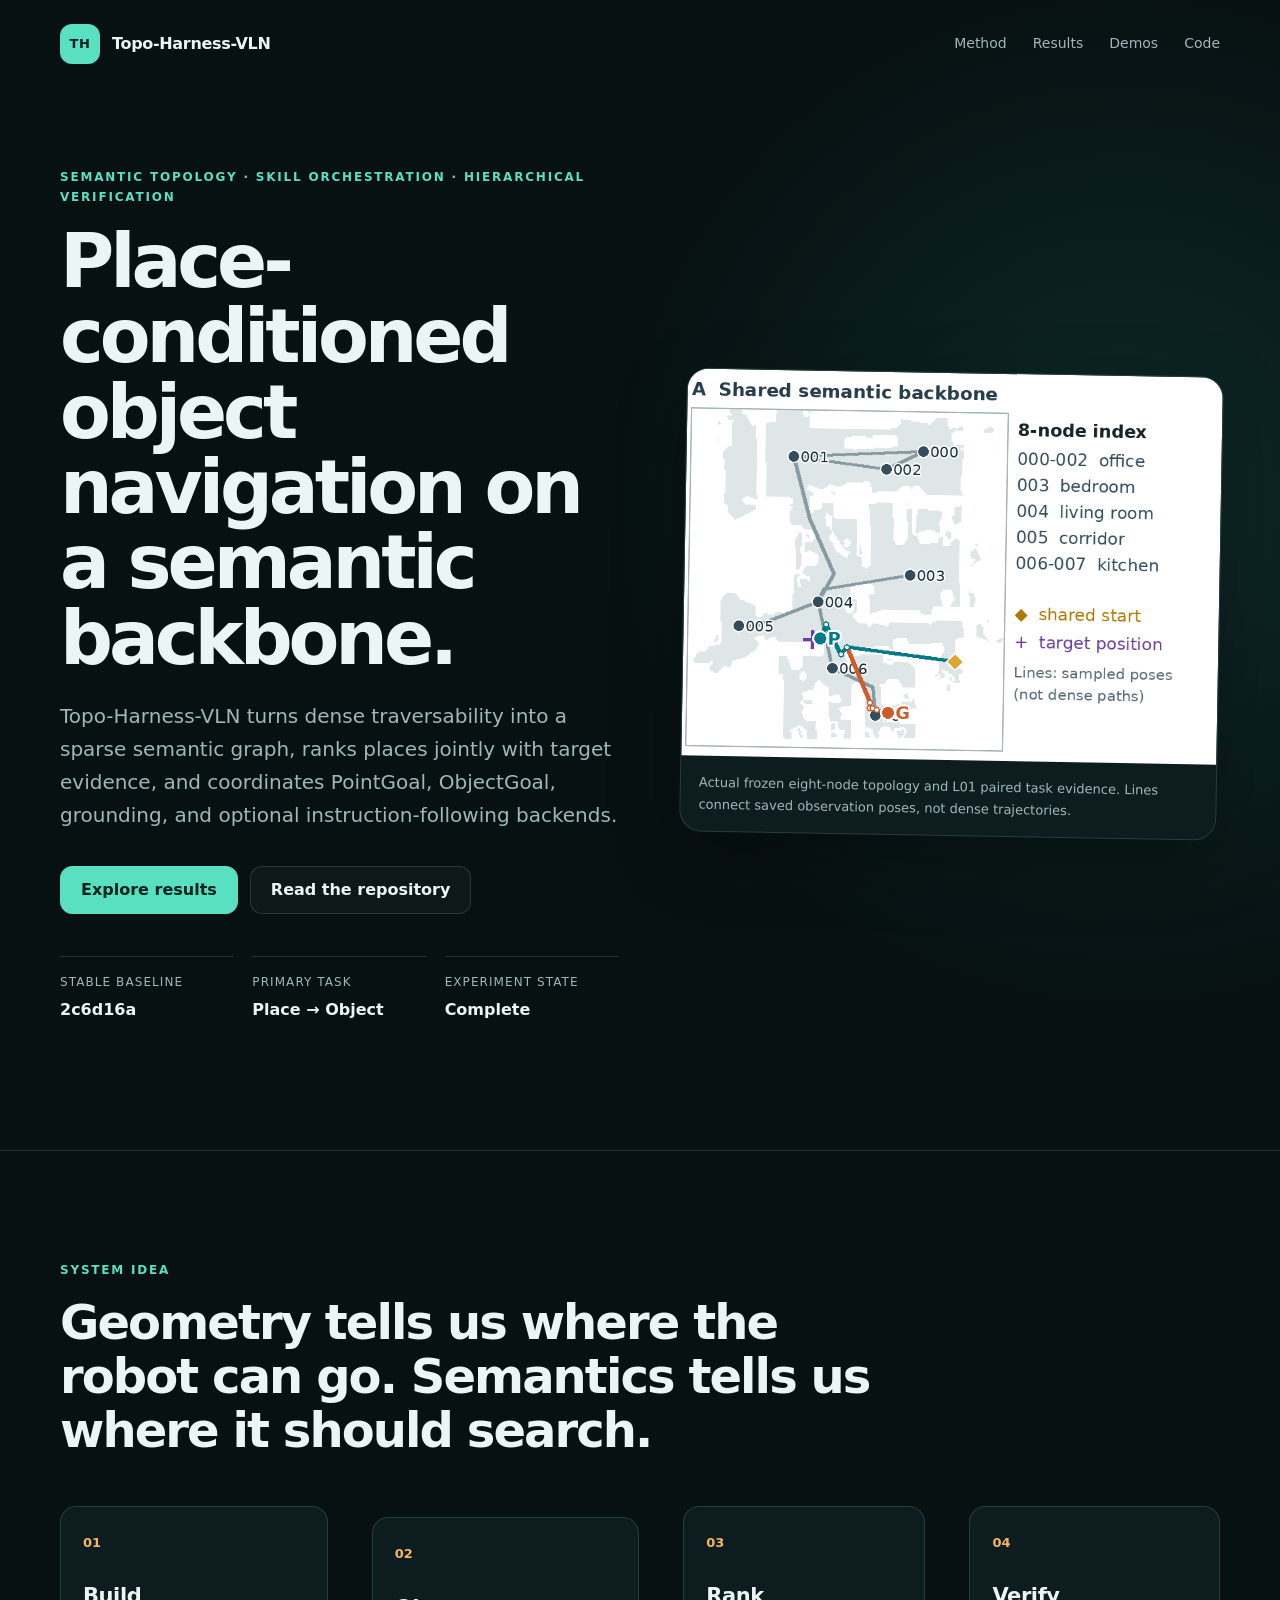
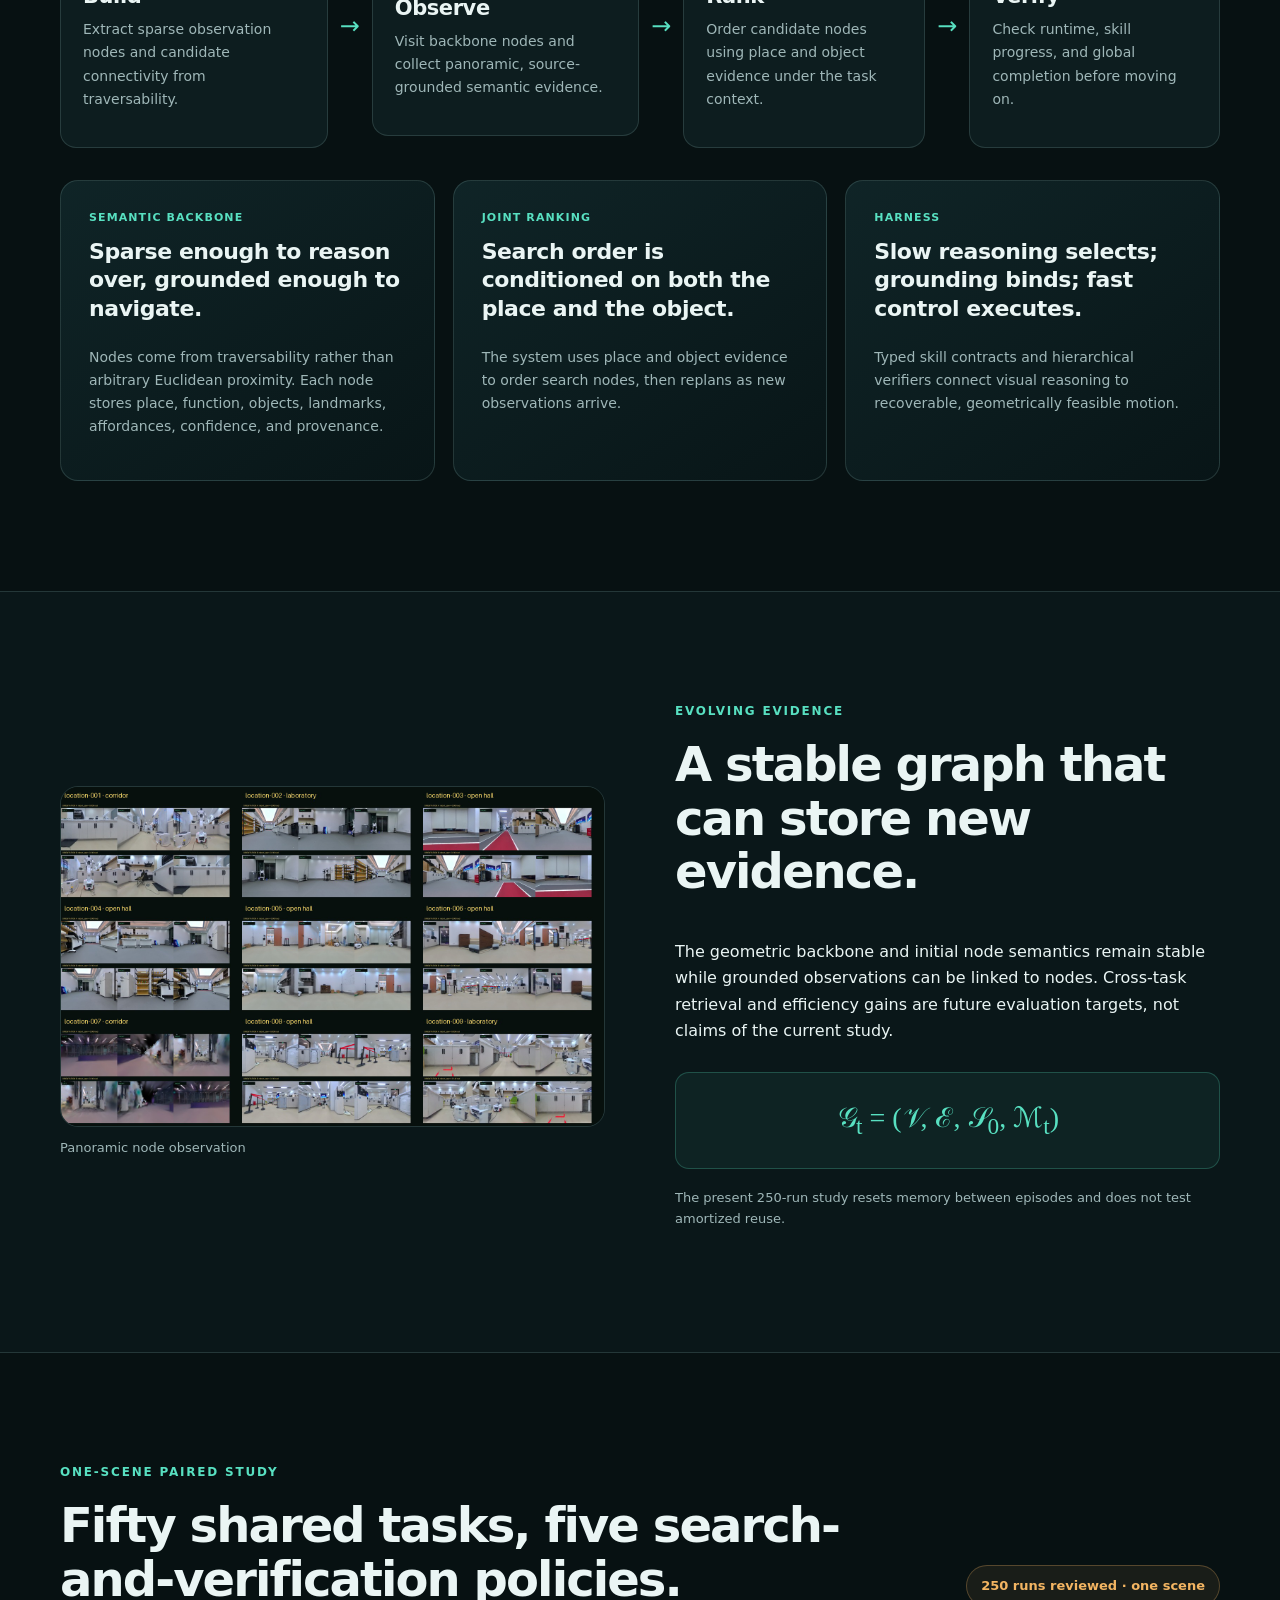
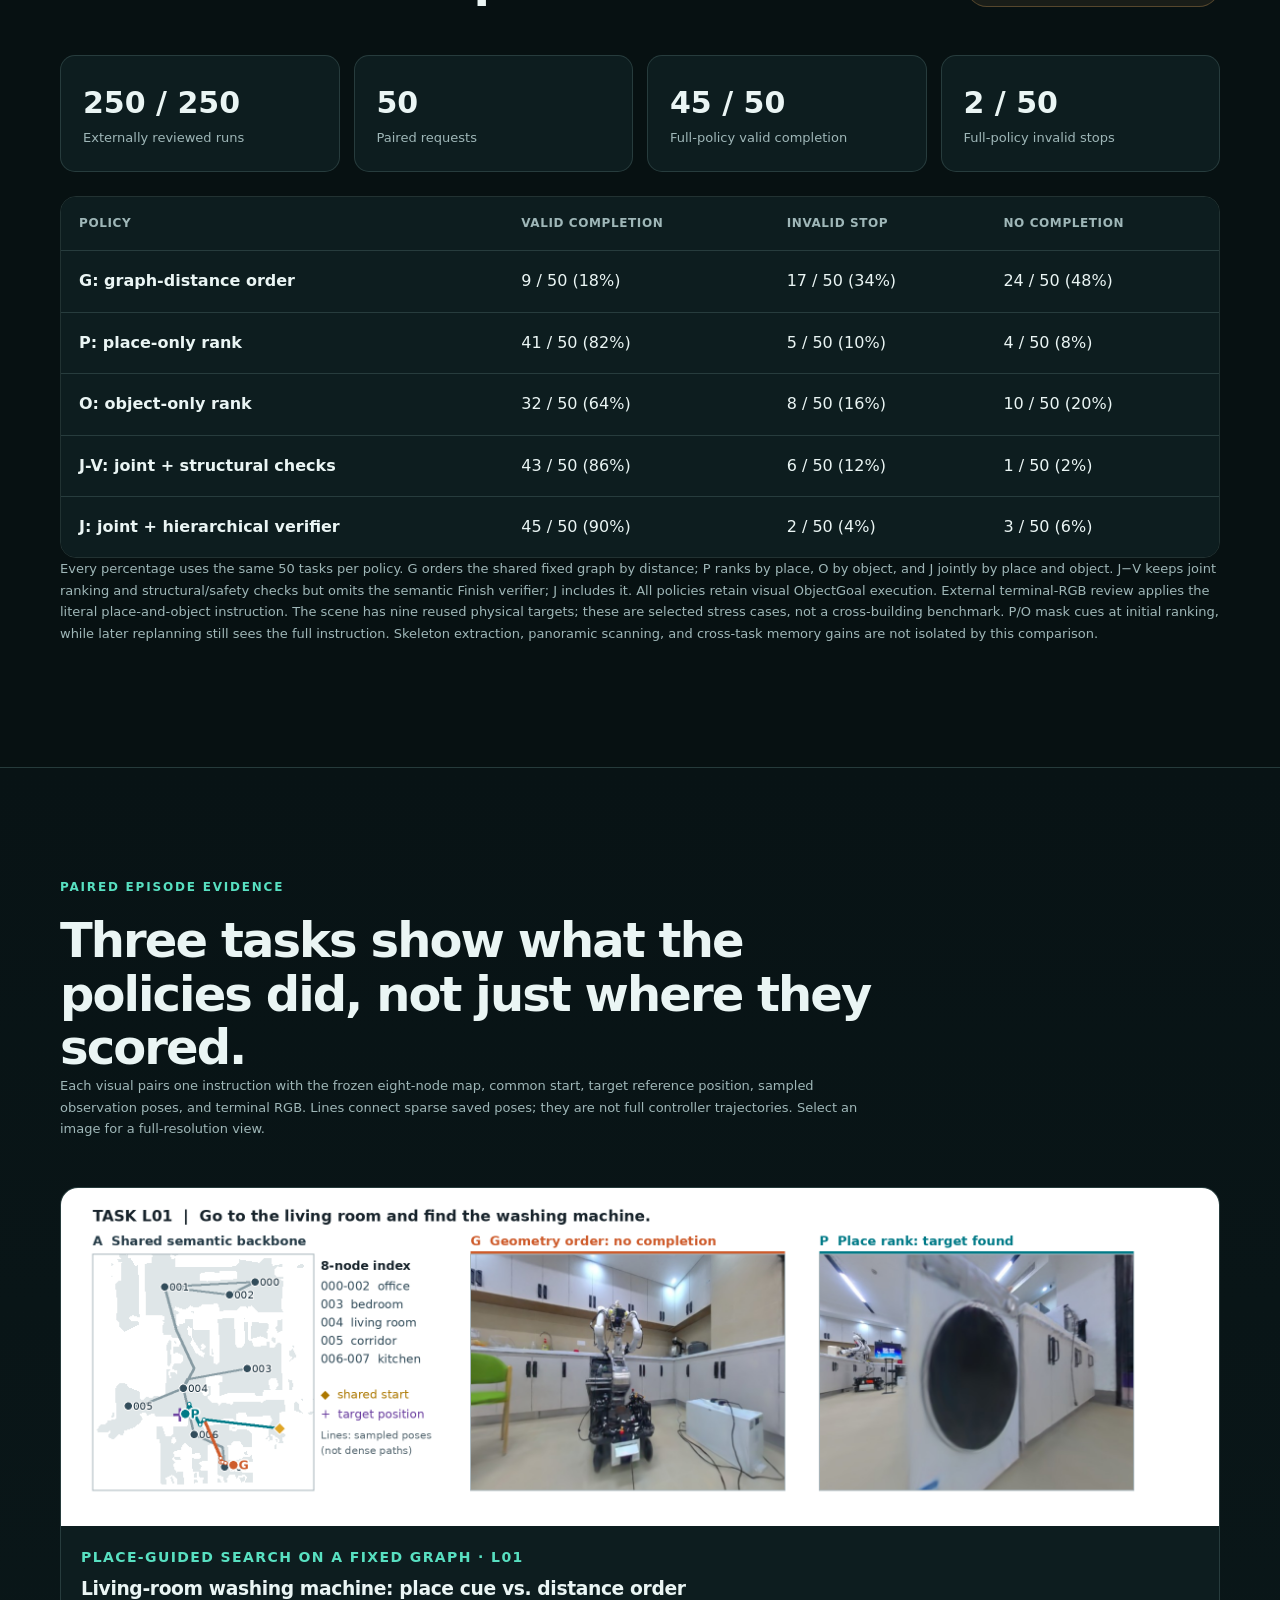
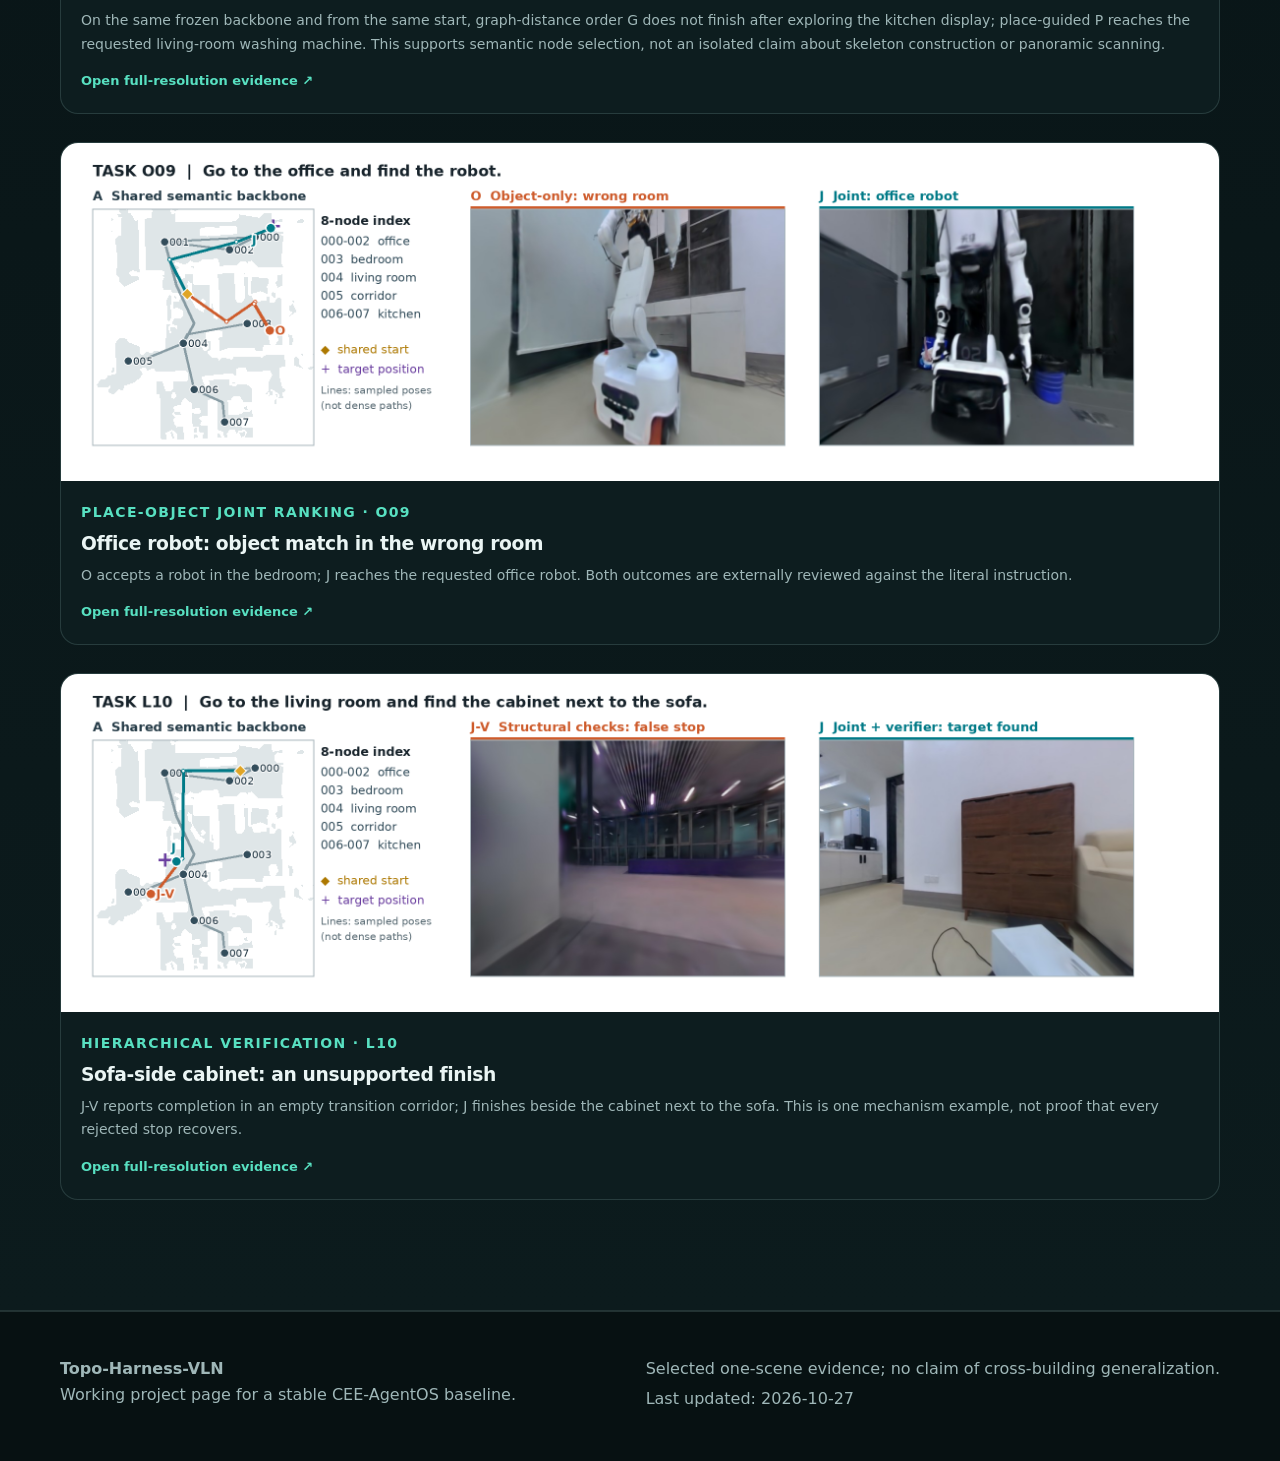
==== commit 81b5047f: "Align qualitative demos with paper ablation claims" ====
--- a/docs/index.html
+++ b/docs/index.html
@@ -34,8 +34,8 @@
         </dl>
       </div>
       <figure class="hero-visual">
-        <img src="./assets/frozen-eight-node-backbone.png" alt="Frozen eight-node semantic backbone with the B06 paired task start, target, and terminal observation poses">
-        <figcaption>Actual frozen eight-node topology and B06 paired task evidence. Lines connect saved observation poses, not dense trajectories.</figcaption>
+        <img src="./assets/frozen-eight-node-backbone.png" alt="Frozen eight-node semantic backbone with the L01 paired task start, target, and terminal observation poses">
+        <figcaption>Actual frozen eight-node topology and L01 paired task evidence. Lines connect saved observation poses, not dense trajectories.</figcaption>
       </figure>
     </div>
   </header>
@@ -102,7 +102,7 @@
           <tbody id="ablation-body"></tbody>
         </table>
       </div>
-      <p class="fine-print">Every percentage uses the same 50 tasks per policy. External terminal-RGB review applies the literal place-and-object instruction. The scene has nine reused physical targets; these are selected stress cases, not a cross-building benchmark. P/O mask cues at initial ranking, while later replanning still sees the full instruction. Geometry, panoramic scan, and cross-task memory gains are not isolated by this comparison.</p>
+      <p class="fine-print">Every percentage uses the same 50 tasks per policy. G orders the shared fixed graph by distance; P ranks by place, O by object, and J jointly by place and object. J−V keeps joint ranking and structural/safety checks but omits the semantic Finish verifier; J includes it. All policies retain visual ObjectGoal execution. External terminal-RGB review applies the literal place-and-object instruction. The scene has nine reused physical targets; these are selected stress cases, not a cross-building benchmark. P/O mask cues at initial ranking, while later replanning still sees the full instruction. Skeleton extraction, panoramic scanning, and cross-task memory gains are not isolated by this comparison.</p>
     </section>
 
     <section class="section demos" id="demos">
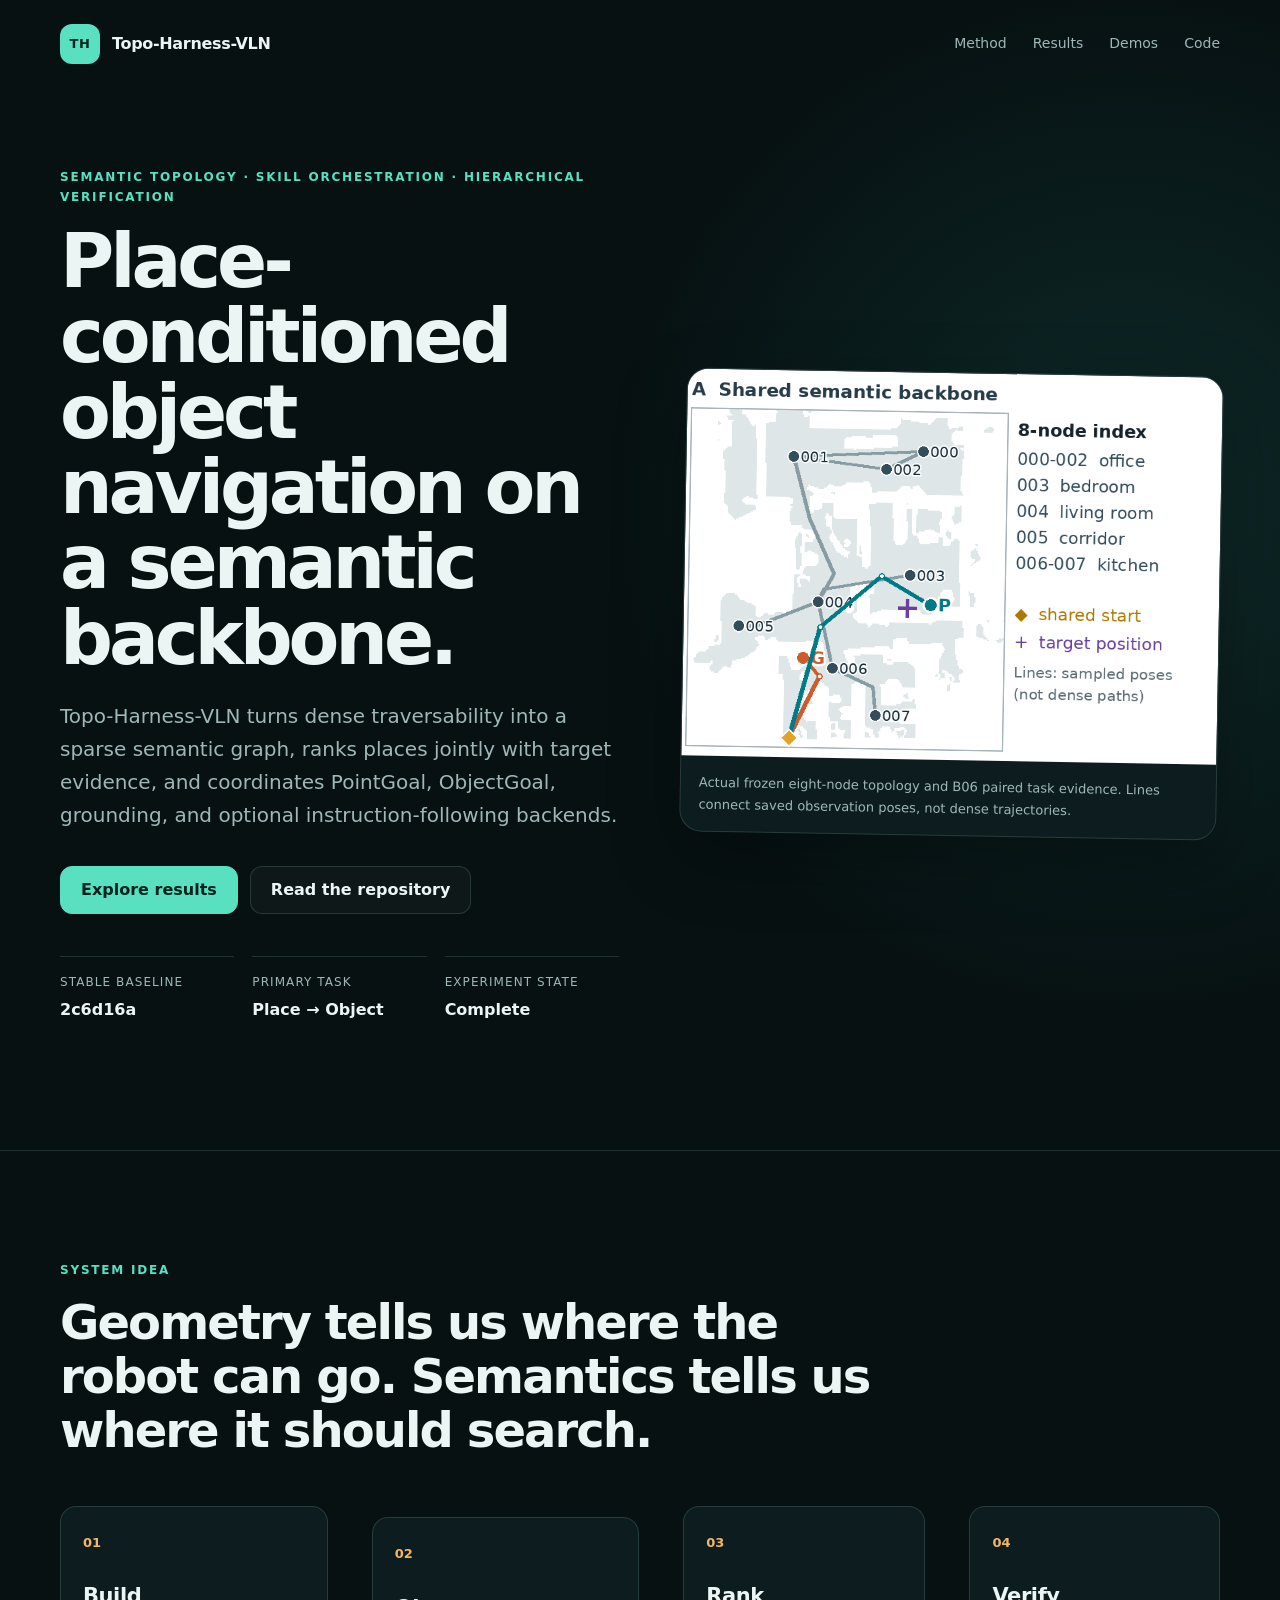
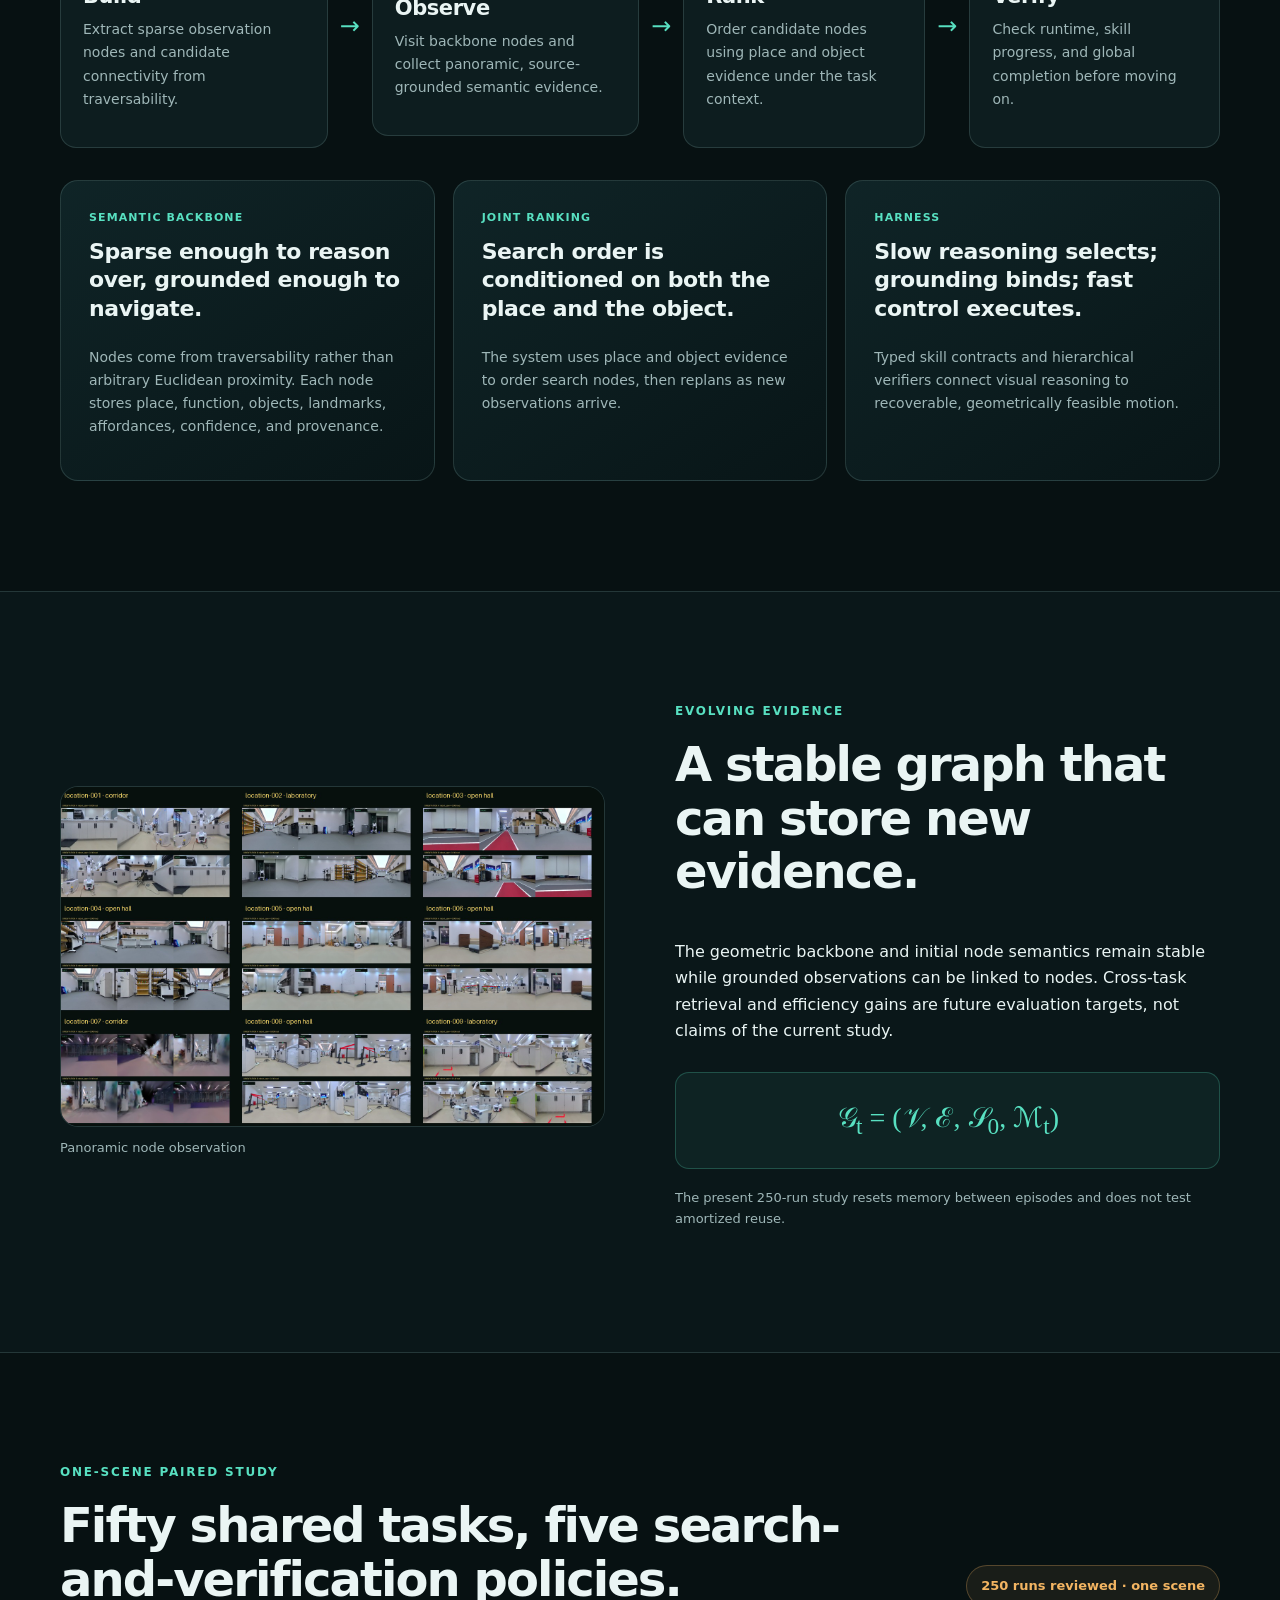
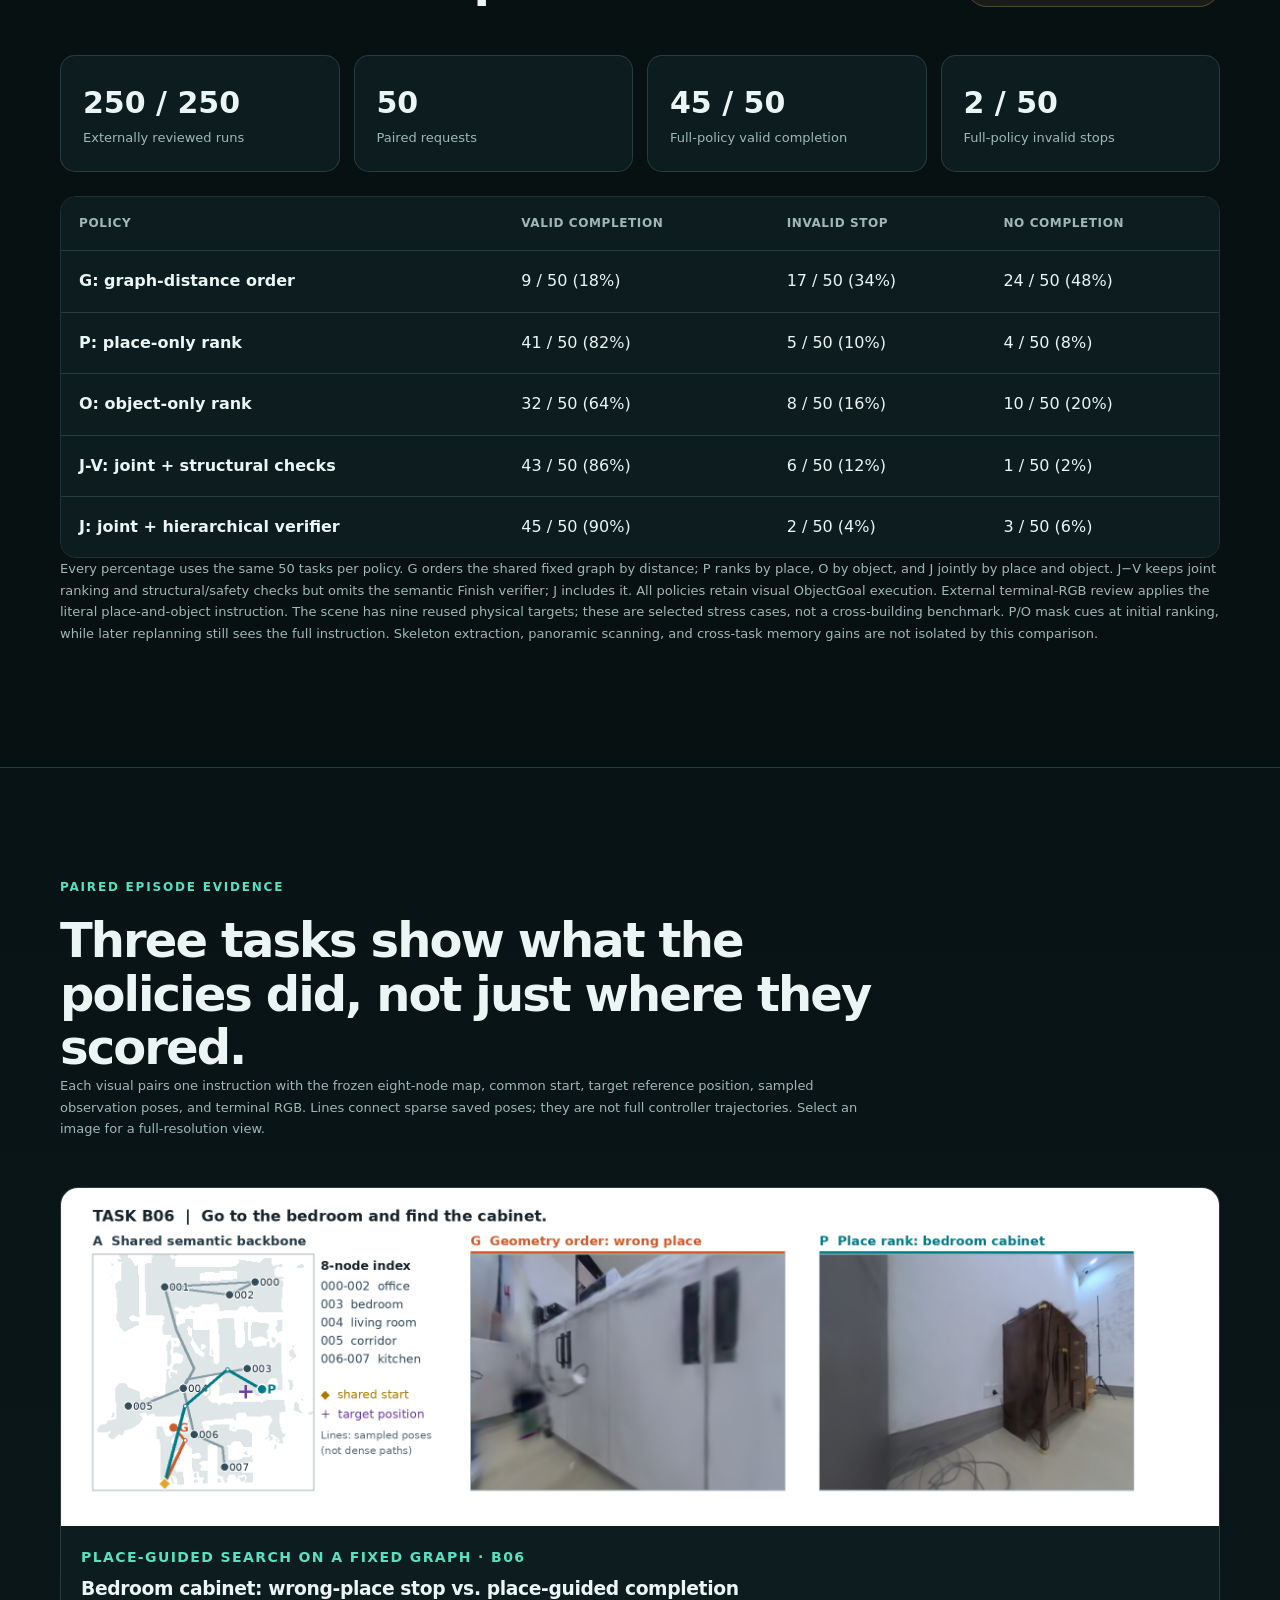
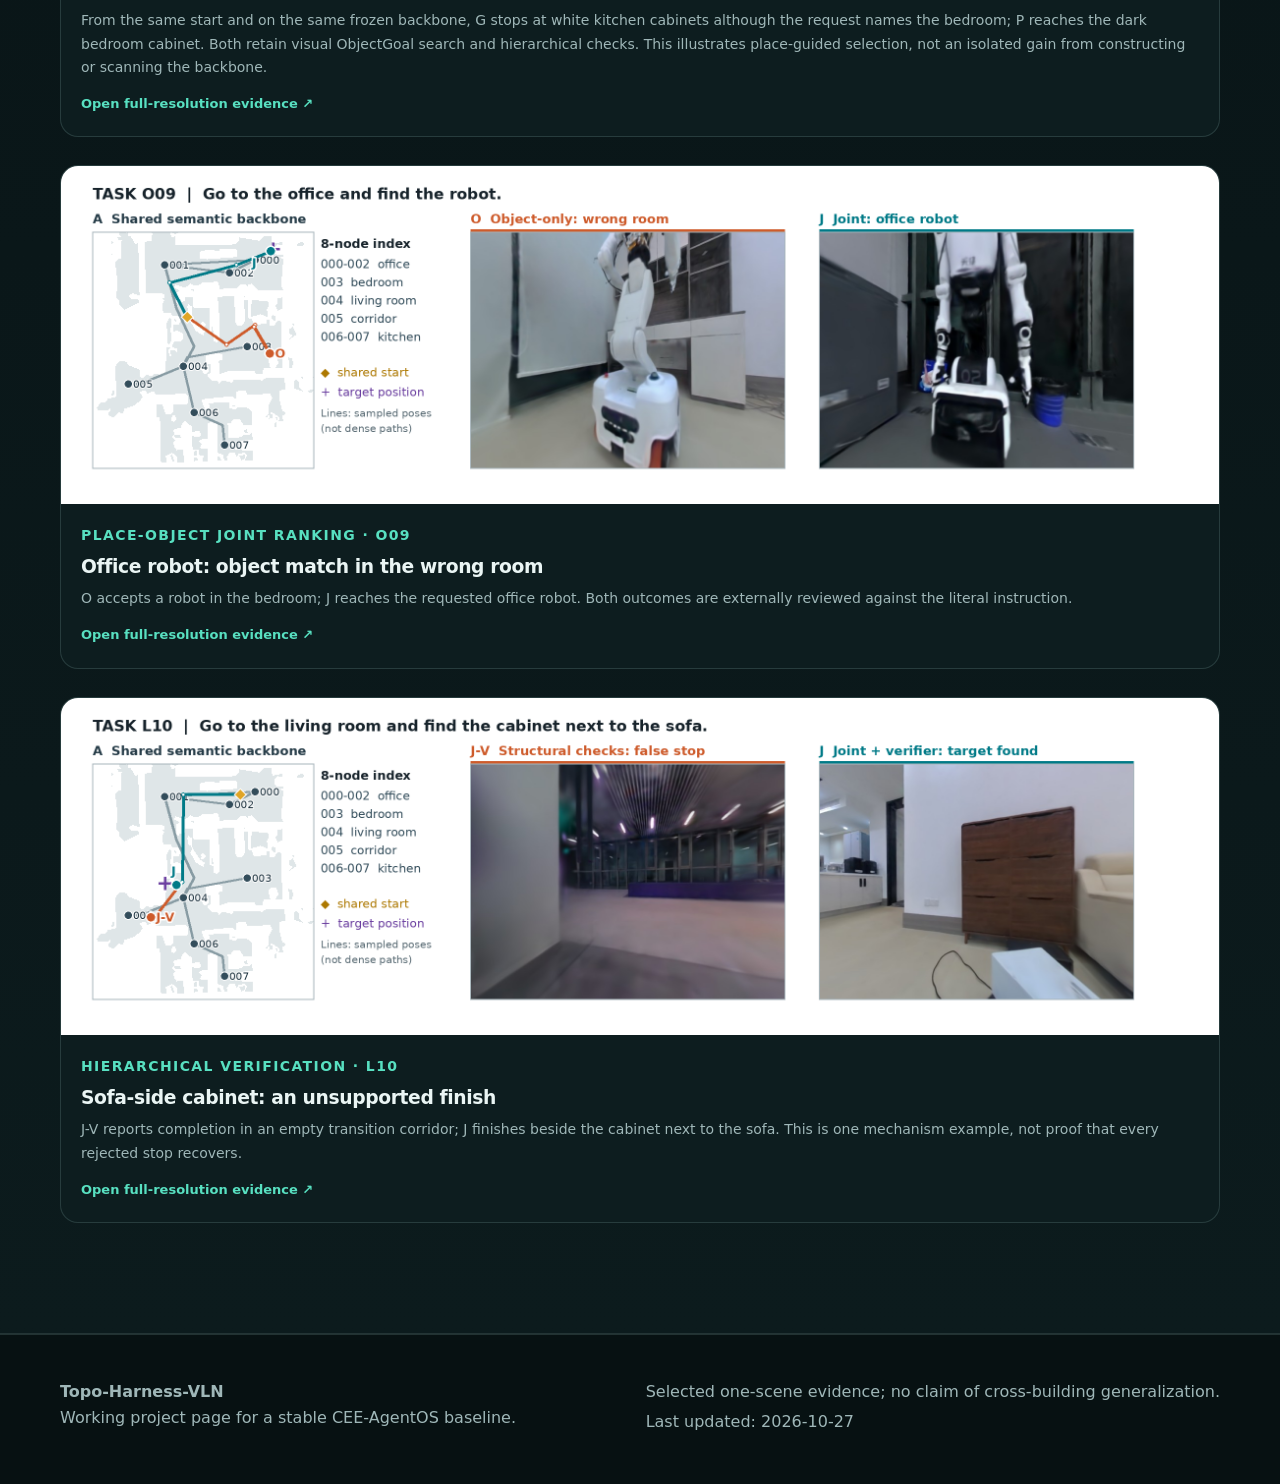
==== commit 339fc19a: "Use B06 wrong-place cabinet case in paper demo" ====
--- a/docs/index.html
+++ b/docs/index.html
@@ -34,8 +34,8 @@
         </dl>
       </div>
       <figure class="hero-visual">
-        <img src="./assets/frozen-eight-node-backbone.png" alt="Frozen eight-node semantic backbone with the L01 paired task start, target, and terminal observation poses">
-        <figcaption>Actual frozen eight-node topology and L01 paired task evidence. Lines connect saved observation poses, not dense trajectories.</figcaption>
+        <img src="./assets/frozen-eight-node-backbone.png" alt="Frozen eight-node semantic backbone with the B06 paired task start, target, and terminal observation poses">
+        <figcaption>Actual frozen eight-node topology and B06 paired task evidence. Lines connect saved observation poses, not dense trajectories.</figcaption>
       </figure>
     </div>
   </header>
